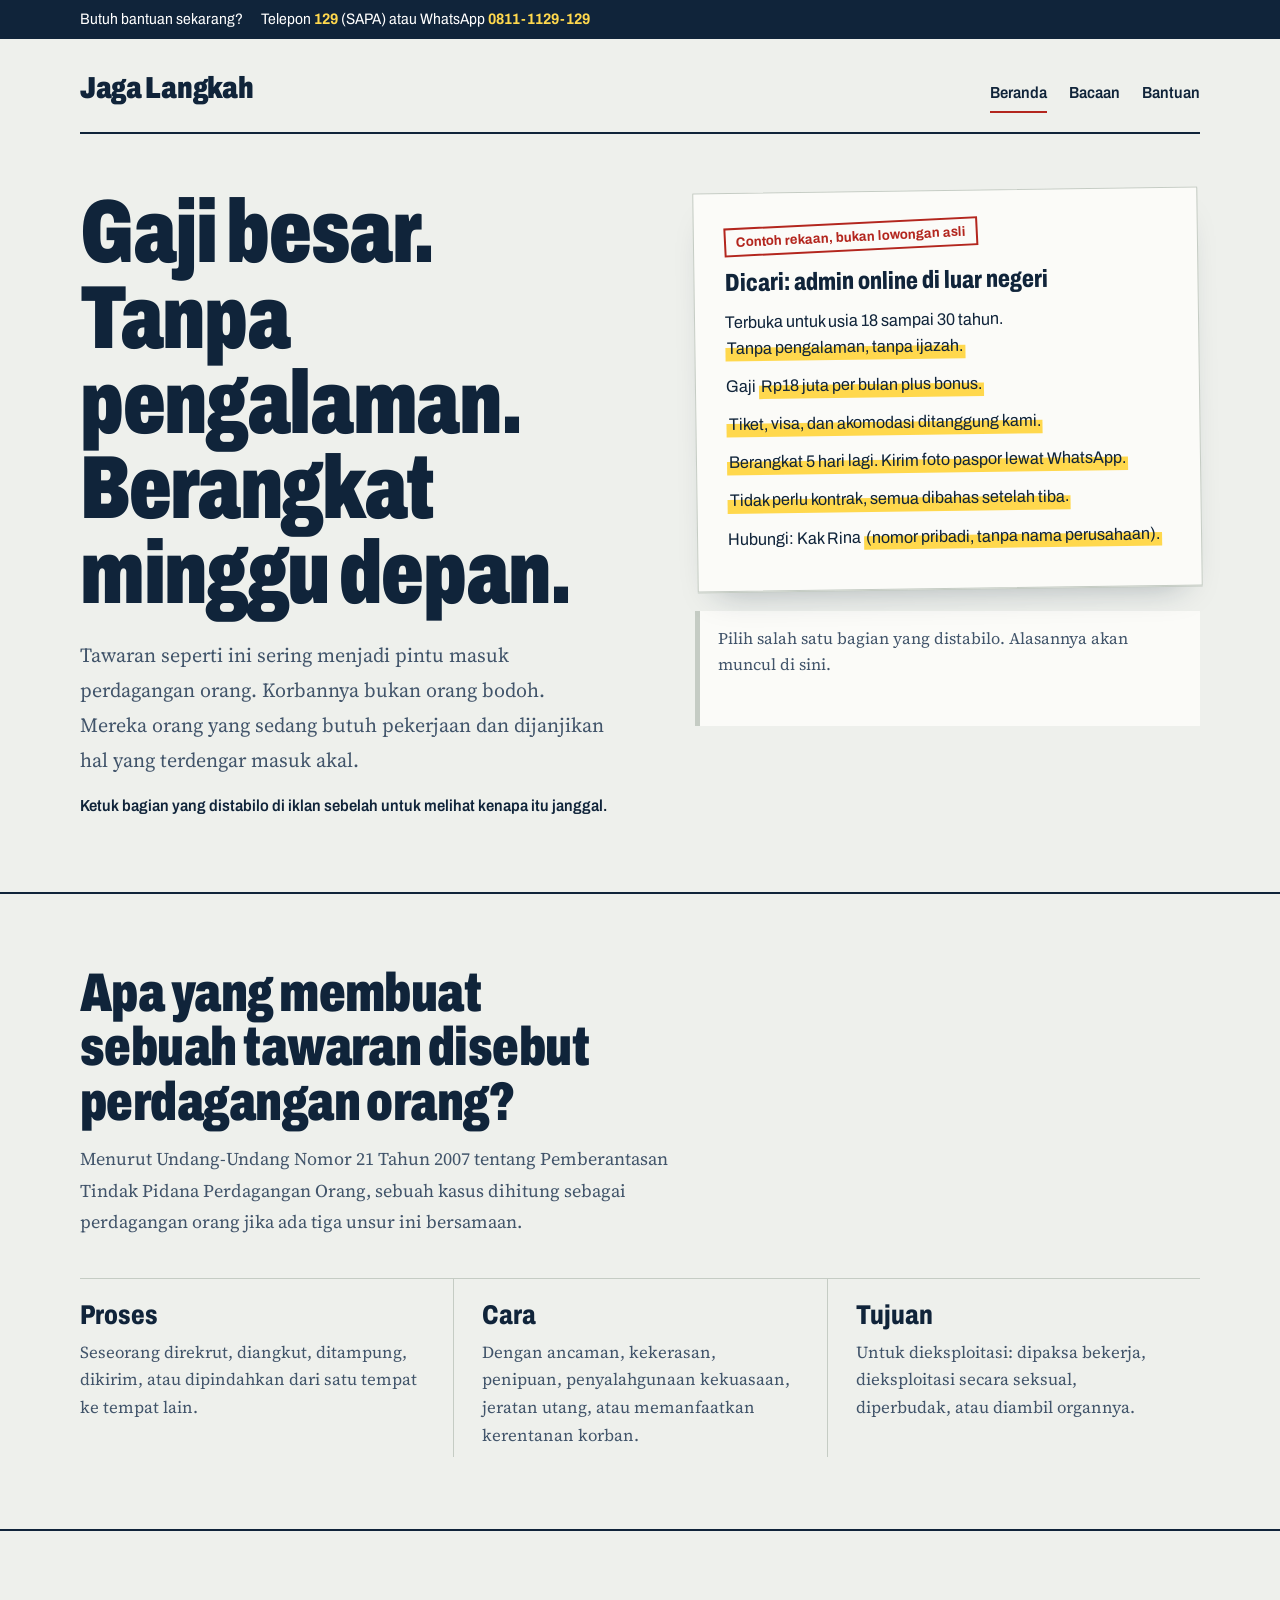
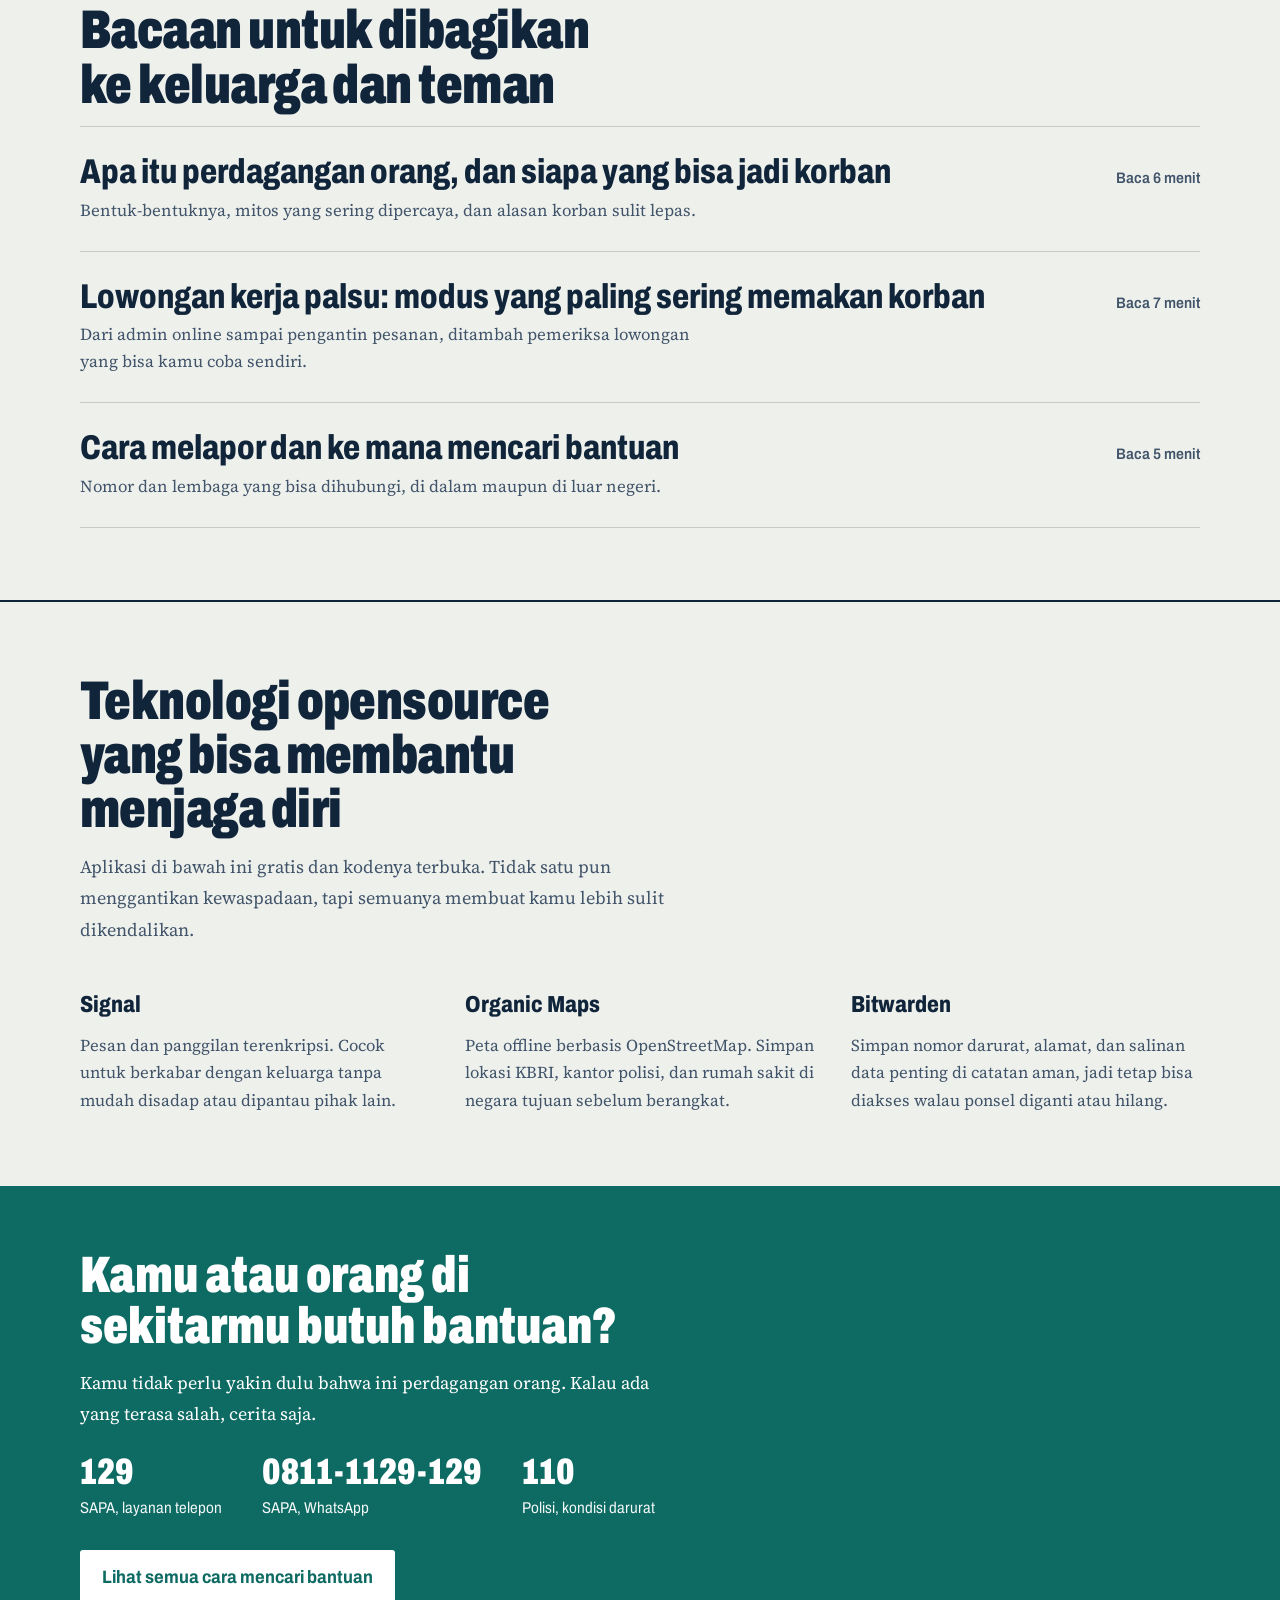
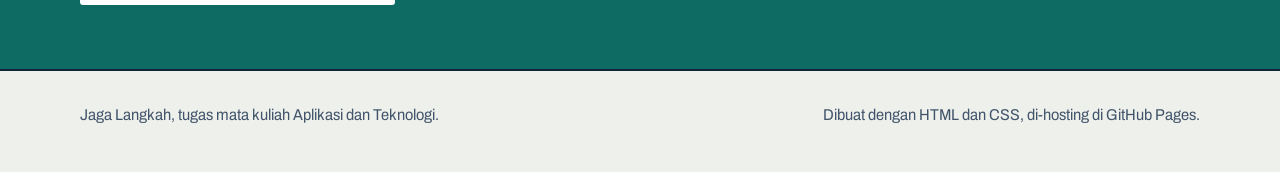
==== index.html @ 990e288c "Add files via upload" ====
<!DOCTYPE html>
<html lang="id">
<head>
  <meta charset="UTF-8">
  <meta name="viewport" content="width=device-width, initial-scale=1">
  <title>Jaga Langkah – Kenali dan Cegah Perdagangan Orang</title>
  <meta name="description" content="Blog edukasi perdagangan orang (human trafficking): cara mengenali tawaran kerja palsu, hak-hak korban, dan ke mana mencari bantuan.">
  <link rel="preconnect" href="https://fonts.googleapis.com">
  <link rel="preconnect" href="https://fonts.gstatic.com" crossorigin>
  <link href="https://fonts.googleapis.com/css2?family=Archivo:wdth,wght@62..125,500..900&family=Source+Serif+4:ital,opsz,wght@0,8..60,400..700;1,8..60,400&display=swap" rel="stylesheet">
  <link rel="stylesheet" href="style.css">
</head>
<body>
  <a class="skip" href="#isi">Langsung ke isi</a>

  <div class="helpbar">
    <div class="wrap">
      <span>Butuh bantuan sekarang?</span>
      <span>Telepon <a href="tel:129">129</a> (SAPA) atau WhatsApp <a href="https://wa.me/628111129129">0811-1129-129</a></span>
    </div>
  </div>

  <header class="masthead">
    <div class="wrap">
      <a class="brand" href="index.html">Jaga Langkah</a>
      <nav aria-label="Navigasi utama">
        <a href="index.html" aria-current="page">Beranda</a>
        <a href="#bacaan">Bacaan</a>
        <a href="artikel/cara-melapor-dan-mencari-bantuan.html">Bantuan</a>
      </nav>
    </div>
  </header>

  <main id="isi">
    <section class="hero">
      <div class="wrap hero-grid">
        <div>
          <h1>Gaji besar. Tanpa pengalaman. Berangkat minggu depan.</h1>
          <p class="lead">Tawaran seperti ini sering menjadi pintu masuk perdagangan orang. Korbannya bukan orang bodoh. Mereka orang yang sedang butuh pekerjaan dan dijanjikan hal yang terdengar masuk akal.</p>
          <p class="hint">Ketuk bagian yang distabilo di iklan sebelah untuk melihat kenapa itu janggal.</p>
        </div>

        <div class="sheet-wrap">
          <article class="sheet" aria-label="Contoh iklan lowongan kerja palsu">
            <span class="stamp">Contoh rekaan, bukan lowongan asli</span>
            <h2>Dicari: admin online di luar negeri</h2>
            <p>Terbuka untuk usia 18 sampai 30 tahun.
              <button class="flag" type="button" aria-pressed="false"
                data-title="Tanpa syarat apa pun"
                data-why="Pekerjaan sungguhan hampir selalu punya syarat keahlian atau pendidikan. Iklan yang menerima siapa saja biasanya mencari orang yang mudah dibujuk, bukan pekerja yang cocok.">Tanpa pengalaman, tanpa ijazah.</button></p>
            <p>Gaji
              <button class="flag" type="button" aria-pressed="false"
                data-title="Gaji tidak masuk akal"
                data-why="Penghasilan jauh di atas standar pekerjaan sejenis adalah umpan paling umum. Bandingkan dengan gaji posisi yang sama di tempat lain sebelum percaya.">Rp18 juta per bulan plus bonus.</button></p>
            <p>
              <button class="flag" type="button" aria-pressed="false"
                data-title="Fasilitas gratis yang berubah jadi utang"
                data-why="Tiket, visa, dan penginapan yang dibayari di awal sering kemudian dihitung sebagai utang. Pekerja dipaksa bekerja tanpa digaji penuh untuk melunasinya. Ini disebut jeratan utang.">Tiket, visa, dan akomodasi ditanggung kami.</button></p>
            <p>
              <button class="flag" type="button" aria-pressed="false"
                data-title="Dikejar waktu, dokumen lewat chat"
                data-why="Batas waktu yang pendek membuatmu tidak sempat bertanya ke keluarga atau memeriksa. Fotokopi paspor dan KTP yang dikirim lewat chat ke orang tak dikenal bisa disalahgunakan.">Berangkat 5 hari lagi. Kirim foto paspor lewat WhatsApp.</button></p>
            <p>
              <button class="flag" type="button" aria-pressed="false"
                data-title="Tidak ada kontrak tertulis"
                data-why="Pekerja migran berhak atas perjanjian kerja tertulis sebelum berangkat, yang memuat gaji, jam kerja, dan jenis pekerjaan. Tanpa itu, kamu tidak punya pegangan jika kenyataannya berbeda.">Tidak perlu kontrak, semua dibahas setelah tiba.</button></p>
            <p>Hubungi: Kak Rina
              <button class="flag" type="button" aria-pressed="false"
                data-title="Tidak jelas siapa yang merekrut"
                data-why="Tidak ada nama perusahaan, alamat kantor, atau nomor izin. Penempatan kerja ke luar negeri harus melalui perusahaan penempatan yang berizin, dan izinnya bisa kamu periksa.">(nomor pribadi, tanpa nama perusahaan).</button></p>
          </article>

          <p id="flag-note" class="note idle" aria-live="polite">Pilih salah satu bagian yang distabilo. Alasannya akan muncul di sini.</p>
        </div>
      </div>
    </section>

    <section class="band">
      <div class="wrap">
        <h2>Apa yang membuat sebuah tawaran disebut perdagangan orang?</h2>
        <p class="intro">Menurut Undang-Undang Nomor 21 Tahun 2007 tentang Pemberantasan Tindak Pidana Perdagangan Orang, sebuah kasus dihitung sebagai perdagangan orang jika ada tiga unsur ini bersamaan.</p>
        <dl class="elements">
          <div>
            <dt>Proses</dt>
            <dd>Seseorang direkrut, diangkut, ditampung, dikirim, atau dipindahkan dari satu tempat ke tempat lain.</dd>
          </div>
          <div>
            <dt>Cara</dt>
            <dd>Dengan ancaman, kekerasan, penipuan, penyalahgunaan kekuasaan, jeratan utang, atau memanfaatkan kerentanan korban.</dd>
          </div>
          <div>
            <dt>Tujuan</dt>
            <dd>Untuk dieksploitasi: dipaksa bekerja, dieksploitasi secara seksual, diperbudak, atau diambil organnya.</dd>
          </div>
        </dl>
      </div>
    </section>

    <section class="band" id="bacaan">
      <div class="wrap">
        <h2>Bacaan untuk dibagikan ke keluarga dan teman</h2>
        <ul class="reads">
          <li>
            <a href="artikel/apa-itu-tppo.html">
              <h3>Apa itu perdagangan orang, dan siapa yang bisa jadi korban</h3>
              <span class="time">Baca 6 menit</span>
              <p>Bentuk-bentuknya, mitos yang sering dipercaya, dan alasan korban sulit lepas.</p>
            </a>
          </li>
          <li>
            <a href="artikel/modus-lowongan-kerja-palsu.html">
              <h3>Lowongan kerja palsu: modus yang paling sering memakan korban</h3>
              <span class="time">Baca 7 menit</span>
              <p>Dari admin online sampai pengantin pesanan, ditambah pemeriksa lowongan yang bisa kamu coba sendiri.</p>
            </a>
          </li>
          <li>
            <a href="artikel/cara-melapor-dan-mencari-bantuan.html">
              <h3>Cara melapor dan ke mana mencari bantuan</h3>
              <span class="time">Baca 5 menit</span>
              <p>Nomor dan lembaga yang bisa dihubungi, di dalam maupun di luar negeri.</p>
            </a>
          </li>
        </ul>
      </div>
    </section>

    <section class="band">
      <div class="wrap">
        <h2>Teknologi opensource yang bisa membantu menjaga diri</h2>
        <p class="intro">Aplikasi di bawah ini gratis dan kodenya terbuka. Tidak satu pun menggantikan kewaspadaan, tapi semuanya membuat kamu lebih sulit dikendalikan.</p>
        <div class="tech">
          <div>
            <h3>Signal</h3>
            <p>Pesan dan panggilan terenkripsi. Cocok untuk berkabar dengan keluarga tanpa mudah disadap atau dipantau pihak lain.</p>
          </div>
          <div>
            <h3>Organic Maps</h3>
            <p>Peta offline berbasis OpenStreetMap. Simpan lokasi KBRI, kantor polisi, dan rumah sakit di negara tujuan sebelum berangkat.</p>
          </div>
          <div>
            <h3>Bitwarden</h3>
            <p>Simpan nomor darurat, alamat, dan salinan data penting di catatan aman, jadi tetap bisa diakses walau ponsel diganti atau hilang.</p>
          </div>
        </div>
      </div>
    </section>

    <section class="help" aria-labelledby="help-title">
      <div class="wrap">
        <h2 id="help-title">Kamu atau orang di sekitarmu butuh bantuan?</h2>
        <p>Kamu tidak perlu yakin dulu bahwa ini perdagangan orang. Kalau ada yang terasa salah, cerita saja.</p>
        <div class="numbers">
          <div><b>129</b><span>SAPA, layanan telepon</span></div>
          <div><b>0811-1129-129</b><span>SAPA, WhatsApp</span></div>
          <div><b>110</b><span>Polisi, kondisi darurat</span></div>
        </div>
        <a class="btn" href="artikel/cara-melapor-dan-mencari-bantuan.html">Lihat semua cara mencari bantuan</a>
      </div>
    </section>
  </main>

  <footer class="site">
    <div class="wrap">
      <span>Jaga Langkah, tugas mata kuliah Aplikasi dan Teknologi.</span>
      <span>Dibuat dengan HTML dan CSS, di-hosting di GitHub Pages.</span>
    </div>
  </footer>

  <script src="script.js"></script>
</body>
</html>
---- style.css ----
/* Jaga Langkah – blog edukasi perdagangan orang */

:root {
  --paper: #eef0ec;
  --sheet: #fbfbf8;
  --ink: #10243a;
  --ink-soft: #41546a;
  --flag: #b3261e;
  --marker: #ffd84d;
  --safe: #0e6b63;
  --rule: #c5ccc4;
  --display: "Archivo", "Arial Narrow", "Helvetica Neue", Arial, sans-serif;
  --text: "Source Serif 4", Georgia, "Times New Roman", serif;
}

*, *::before, *::after { box-sizing: border-box; }

html { scroll-behavior: smooth; }

body {
  margin: 0;
  background: var(--paper);
  color: var(--ink);
  font-family: var(--text);
  font-size: 1.125rem;
  line-height: 1.75;
  -webkit-font-smoothing: antialiased;
}

a { color: var(--ink); text-decoration-thickness: 1px; text-underline-offset: 3px; }
a:hover { color: var(--flag); }

:focus-visible { outline: 3px solid var(--ink); outline-offset: 3px; border-radius: 2px; }

.skip {
  position: absolute; left: -999px; top: 8px;
  background: var(--ink); color: #fff; padding: 8px 14px; z-index: 20;
}
.skip:focus { left: 8px; }

.wrap { width: min(1120px, 100% - 40px); margin-inline: auto; }

/* ---------- Bilah bantuan & kepala ---------- */

.helpbar {
  background: var(--ink);
  color: #fff;
  font-family: var(--display);
  font-size: .95rem;
  font-stretch: 90%;
  line-height: 1.4;
}
.helpbar .wrap { padding: 9px 0; display: flex; flex-wrap: wrap; gap: 4px 18px; }
.helpbar a { color: var(--marker); text-decoration: none; font-weight: 700; }
.helpbar a:hover { color: #fff; }

.masthead .wrap {
  display: flex; align-items: baseline; justify-content: space-between;
  flex-wrap: wrap; gap: 8px 24px; padding: 22px 0 18px;
  border-bottom: 2px solid var(--ink);
}
.brand {
  font-family: var(--display);
  font-stretch: 75%;
  font-weight: 900;
  font-size: 1.9rem;
  letter-spacing: -.01em;
  text-decoration: none;
}
.masthead nav { display: flex; gap: 22px; font-family: var(--display); font-stretch: 90%; font-weight: 600; font-size: 1rem; }
.masthead nav a { text-decoration: none; padding: 4px 0; border-bottom: 2px solid transparent; }
.masthead nav a:hover, .masthead nav a[aria-current="page"] { border-color: var(--flag); color: var(--ink); }

/* ---------- Hero: iklan lowongan yang bisa diketuk ---------- */

.hero { padding: 56px 0 72px; }
.hero-grid { display: grid; grid-template-columns: minmax(0, 1.05fr) minmax(0, .95fr); gap: 56px; align-items: start; }

.hero h1 {
  margin: 0 0 22px;
  font-family: var(--display);
  font-stretch: 70%;
  font-weight: 900;
  font-size: clamp(2.9rem, 7.4vw, 5.6rem);
  line-height: .95;
  letter-spacing: -.015em;
}
.hero .lead { max-width: 33rem; margin: 0 0 14px; font-size: 1.25rem; color: var(--ink-soft); }
.hero .hint { font-family: var(--display); font-stretch: 90%; font-weight: 600; font-size: 1rem; margin: 0; color: var(--ink); }

.sheet-wrap { position: relative; }
.sheet {
  background: var(--sheet);
  border: 1px solid var(--rule);
  box-shadow: 0 1px 0 var(--rule), 0 18px 34px -20px rgba(16, 36, 58, .35);
  padding: 30px 30px 26px;
  transform: rotate(-.8deg);
  font-family: var(--display);
  font-stretch: 95%;
  line-height: 1.55;
}
.sheet h2 { margin: 0 0 14px; font-size: 1.55rem; font-stretch: 75%; font-weight: 800; line-height: 1.1; }
.sheet p { margin: 0 0 12px; font-size: 1.05rem; }
.sheet .stamp {
  display: inline-block;
  border: 2px solid var(--flag);
  color: var(--flag);
  font-weight: 700;
  font-size: .85rem;
  padding: 2px 10px;
  margin-bottom: 16px;
  transform: rotate(-2deg);
}

.flag {
  font: inherit;
  color: inherit;
  text-align: left;
  cursor: pointer;
  border: 0;
  padding: 0 2px;
  background-color: transparent;
  background-image: linear-gradient(var(--marker), var(--marker));
  background-repeat: no-repeat;
  background-position: 0 92%;
  background-size: 100% 52%;
  transition: background-size .18s ease;
}
.flag:hover { background-size: 100% 100%; }
.flag[aria-pressed="true"] { background-size: 100% 100%; outline: 2px solid var(--flag); outline-offset: 1px; }

/* Satu gerakan terarah: stabilo menyapu tanda bahaya satu per satu saat halaman dibuka */
html.js .flag { background-size: 0% 52%; }
html.js.swept .flag { background-size: 100% 52%; transition: background-size .55s ease calc(var(--i, 0) * .35s + .5s); }
html.js.swept .flag:hover, html.js.swept .flag[aria-pressed="true"] { background-size: 100% 100%; transition-duration: .18s; transition-delay: 0s; }

.note {
  margin: 22px 0 0;
  padding: 14px 18px;
  border-left: 5px solid var(--flag);
  background: var(--sheet);
  font-size: 1.02rem;
  line-height: 1.6;
  min-height: 7.2rem;
}
.note strong { font-family: var(--display); font-stretch: 90%; display: block; margin-bottom: 2px; color: var(--flag); }
.note.idle { border-left-color: var(--rule); color: var(--ink-soft); }

/* ---------- Bagian umum ---------- */

.band { padding: 72px 0; border-top: 2px solid var(--ink); }
.band h2 {
  margin: 0 0 14px;
  font-family: var(--display);
  font-stretch: 72%;
  font-weight: 900;
  font-size: clamp(2.1rem, 4.6vw, 3.4rem);
  line-height: 1;
  letter-spacing: -.01em;
  max-width: 20ch;
}
.band .intro { max-width: 38rem; color: var(--ink-soft); margin: 0 0 40px; }

.elements { display: grid; grid-template-columns: repeat(3, 1fr); gap: 0; margin: 0; border-top: 1px solid var(--rule); }
.elements > div { padding: 22px 28px 8px 0; }
.elements > div + div { padding-left: 28px; border-left: 1px solid var(--rule); }
.elements dt { font-family: var(--display); font-stretch: 78%; font-weight: 800; font-size: 1.7rem; line-height: 1.1; margin-bottom: 8px; }
.elements dd { margin: 0; font-size: 1.05rem; line-height: 1.65; color: var(--ink-soft); }

/* Daftar bacaan: baris bersekat, bukan kartu */
.reads { list-style: none; margin: 0; padding: 0; border-top: 1px solid var(--rule); }
.reads li { border-bottom: 1px solid var(--rule); }
.reads a {
  display: grid; grid-template-columns: minmax(0, 1fr) auto; gap: 6px 32px;
  padding: 26px 0; text-decoration: none; align-items: baseline;
}
.reads h3 { margin: 0; font-family: var(--display); font-stretch: 78%; font-weight: 800; font-size: clamp(1.5rem, 3vw, 2.15rem); line-height: 1.12; }
.reads p { grid-column: 1; margin: 0; max-width: 40rem; color: var(--ink-soft); font-size: 1.05rem; line-height: 1.6; }
.reads .time { grid-column: 2; grid-row: 1; font-family: var(--display); font-stretch: 90%; font-weight: 600; font-size: .95rem; color: var(--ink-soft); white-space: nowrap; }
.reads a:hover h3 { color: var(--flag); }
.reads a:hover { background: rgba(255, 255, 255, .5); }

.tech { display: grid; grid-template-columns: repeat(3, 1fr); gap: 36px; }
.tech h3 { margin: 0 0 6px; font-family: var(--display); font-stretch: 80%; font-weight: 800; font-size: 1.45rem; }
.tech p { margin: 0; font-size: 1.04rem; line-height: 1.65; color: var(--ink-soft); }

/* Blok bantuan */
.help { background: var(--safe); color: #fff; padding: 64px 0; }
.help h2 {
  margin: 0 0 14px; font-family: var(--display); font-stretch: 72%; font-weight: 900;
  font-size: clamp(2rem, 4.4vw, 3.2rem); line-height: 1; max-width: 22ch;
}
.help p { max-width: 38rem; margin: 0 0 24px; font-size: 1.12rem; }
.help .numbers { display: flex; flex-wrap: wrap; gap: 14px 40px; margin: 0 0 26px; }
.help .numbers div { font-family: var(--display); font-stretch: 85%; }
.help .numbers b { display: block; font-size: 2.3rem; font-weight: 900; line-height: 1.05; font-stretch: 72%; }
.help .numbers span { font-size: .98rem; opacity: .95; }
.help a.btn {
  display: inline-block; background: #fff; color: var(--safe); font-family: var(--display); font-stretch: 90%;
  font-weight: 700; padding: 12px 22px; text-decoration: none; border-radius: 3px;
}
.help a.btn:hover { background: var(--marker); color: var(--ink); }
.help :focus-visible { outline-color: #fff; }

/* ---------- Halaman artikel ---------- */

.post-head { padding: 52px 0 28px; }
.post-head .wrap { max-width: 820px; }
.post-head h1 {
  margin: 0 0 16px; font-family: var(--display); font-stretch: 70%; font-weight: 900;
  font-size: clamp(2.5rem, 6vw, 4.4rem); line-height: .98; letter-spacing: -.012em;
}
.post-head .by { margin: 0; font-family: var(--display); font-stretch: 90%; font-weight: 600; font-size: .98rem; color: var(--ink-soft); }
.post-head .by span + span { margin-left: 18px; }

.prose { width: min(820px, 100% - 40px); margin: 0 auto; padding: 8px 0 72px; }
.prose p, .prose ul, .prose ol { max-width: 38rem; }
.prose p { margin: 0 0 1.15em; }
.prose h2 {
  margin: 2.2em 0 .5em; font-family: var(--display); font-stretch: 76%; font-weight: 800;
  font-size: clamp(1.8rem, 3.6vw, 2.5rem); line-height: 1.08;
}
.prose h3 { margin: 1.6em 0 .3em; font-family: var(--display); font-stretch: 85%; font-weight: 700; font-size: 1.28rem; }
.prose li { margin-bottom: .45em; }
.prose strong { font-weight: 700; }

.prose .pull {
  max-width: none;
  margin: 2em 0;
  padding: 6px 0 6px 22px;
  border-left: 6px solid var(--flag);
  font-family: var(--display);
  font-stretch: 78%;
  font-weight: 800;
  font-size: clamp(1.6rem, 3.4vw, 2.3rem);
  line-height: 1.15;
}

.prose .aside { max-width: none; background: var(--sheet); border: 1px solid var(--rule); border-left: 5px solid var(--safe); padding: 16px 22px; margin: 1.8em 0; }
.prose .aside p:last-child { margin-bottom: 0; }
.prose .aside.alert { border-left-color: var(--flag); }

.prose table { width: 100%; border-collapse: collapse; margin: 1.4em 0; font-size: 1rem; line-height: 1.55; }
.prose th, .prose td { text-align: left; vertical-align: top; padding: 12px 14px 12px 0; border-bottom: 1px solid var(--rule); }
.prose th { font-family: var(--display); font-stretch: 90%; font-weight: 700; border-bottom: 2px solid var(--ink); }

.qa { max-width: none; border-top: 1px solid var(--rule); margin: 1.4em 0; }
.qa > div { padding: 18px 0; border-bottom: 1px solid var(--rule); display: grid; grid-template-columns: 1fr 1.3fr; gap: 8px 28px; }
.qa dt { font-family: var(--display); font-stretch: 85%; font-weight: 700; font-size: 1.1rem; color: var(--flag); }
.qa dd { margin: 0; }

/* Cek lowongan */
.checker { max-width: none; background: var(--sheet); border: 1px solid var(--rule); padding: 26px; margin: 1.8em 0; }
.checker fieldset { border: 0; margin: 0; padding: 0; }
.checker legend { padding: 0; margin-bottom: 8px; font-family: var(--display); font-stretch: 78%; font-weight: 800; font-size: 1.6rem; }
.checker label { display: flex; gap: 12px; align-items: flex-start; padding: 10px 0; border-top: 1px solid var(--rule); cursor: pointer; font-size: 1.05rem; line-height: 1.5; }
.checker input { margin-top: 5px; width: 20px; height: 20px; accent-color: var(--flag); flex: none; }
.checker .result {
  margin-top: 16px; padding: 14px 18px; border-left: 6px solid var(--rule); background: var(--paper);
  font-family: var(--display); font-stretch: 92%; font-size: 1.05rem; line-height: 1.5;
}
.checker .result b { display: block; font-size: 1.3rem; font-stretch: 78%; font-weight: 800; }
.checker .result.low { border-color: var(--safe); }
.checker .result.mid { border-color: var(--marker); }
.checker .result.high { border-color: var(--flag); }

.pager { display: flex; justify-content: space-between; gap: 16px; flex-wrap: wrap; margin-top: 3em; padding-top: 22px; border-top: 2px solid var(--ink); font-family: var(--display); font-stretch: 90%; font-weight: 600; }

footer.site { border-top: 2px solid var(--ink); padding: 30px 0 44px; font-family: var(--display); font-stretch: 92%; font-size: .98rem; color: var(--ink-soft); }
footer.site .wrap { display: flex; flex-wrap: wrap; justify-content: space-between; gap: 8px 32px; }

/* ---------- Responsif ---------- */

@media (max-width: 900px) {
  .hero-grid { grid-template-columns: 1fr; gap: 40px; }
  .sheet { transform: none; }
  .elements, .tech { grid-template-columns: 1fr; }
  .elements > div, .elements > div + div { padding: 20px 0; border-left: 0; border-bottom: 1px solid var(--rule); }
  .tech { gap: 28px; }
  .qa > div { grid-template-columns: 1fr; }
}

@media (max-width: 560px) {
  body { font-size: 1.06rem; }
  .hero { padding-top: 36px; }
  .band { padding: 52px 0; }
  .reads a { grid-template-columns: 1fr; }
  .reads .time { grid-column: 1; grid-row: auto; }
  .sheet { padding: 22px 18px; }
  .checker { padding: 18px; }
  .masthead nav { gap: 16px; }
}

@media (prefers-reduced-motion: reduce) {
  html { scroll-behavior: auto; }
  html.js .flag, html.js.swept .flag { background-size: 100% 52%; transition: none; }
}
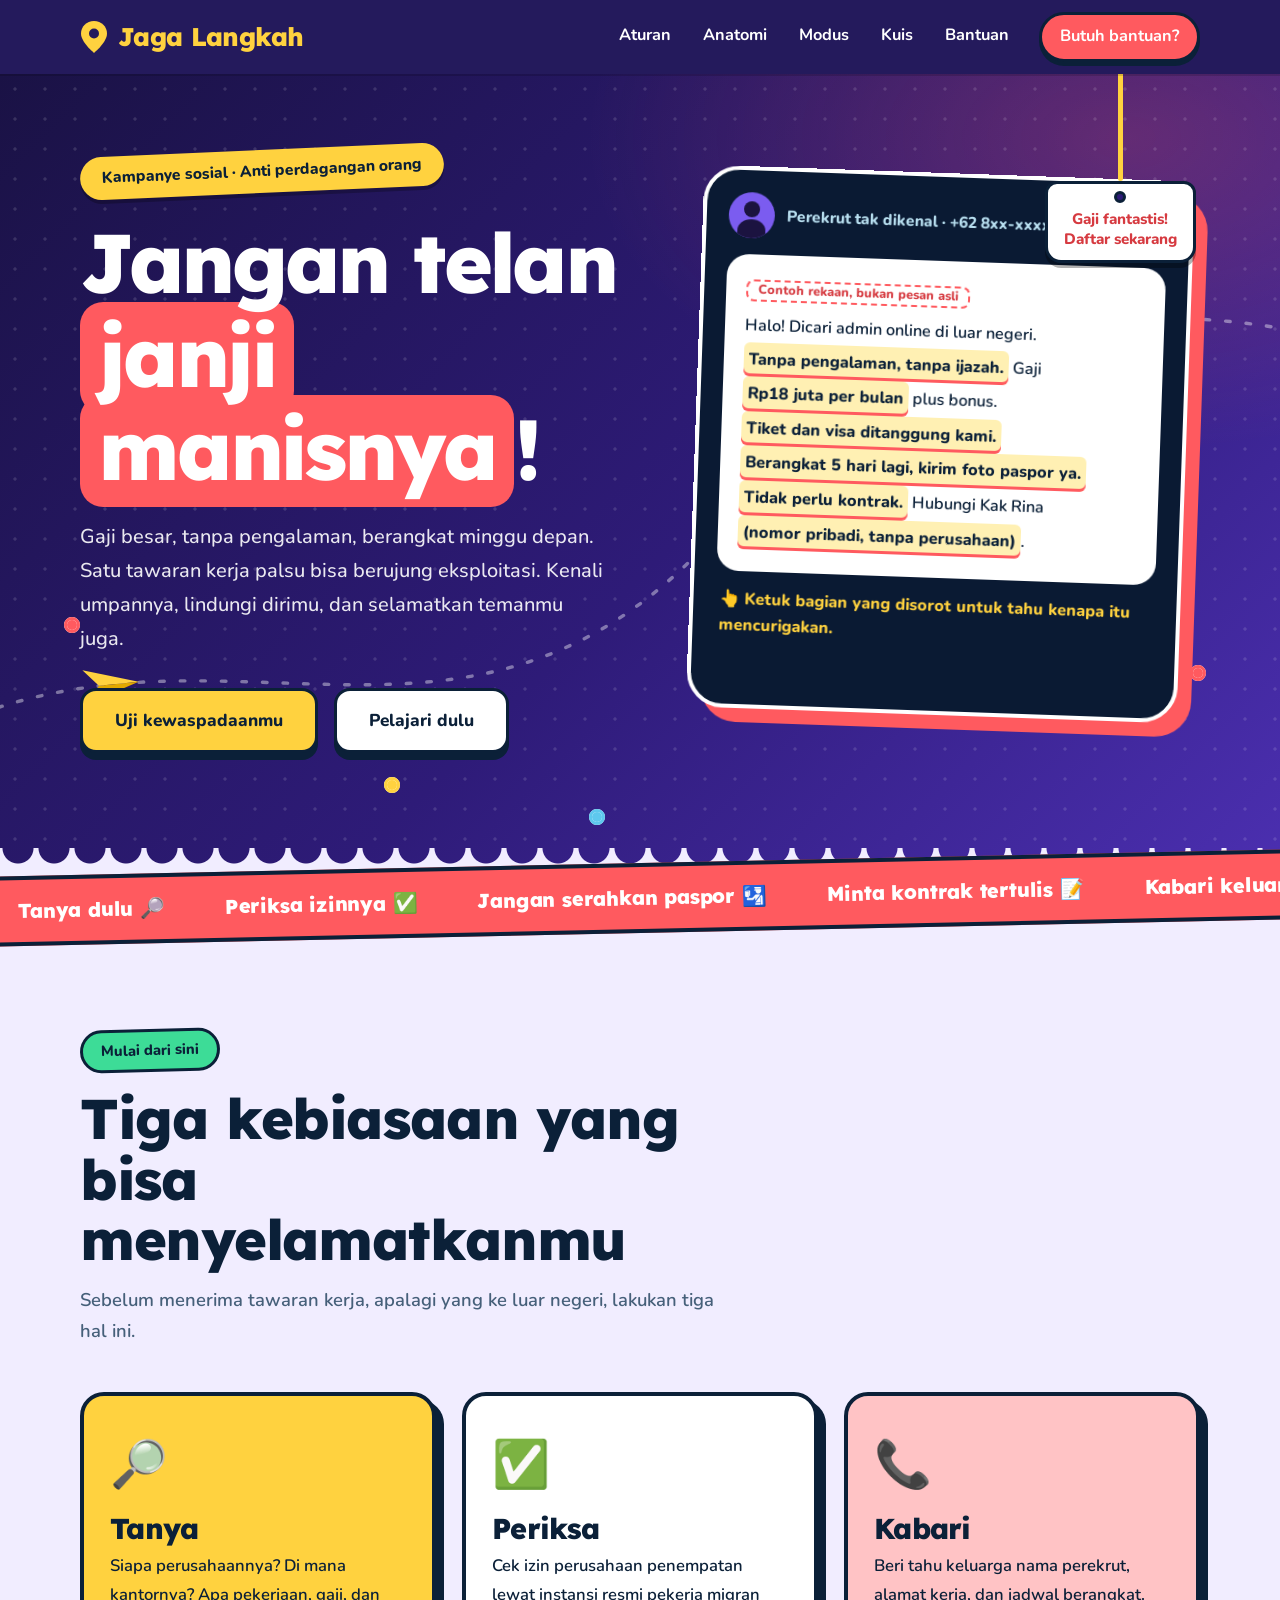
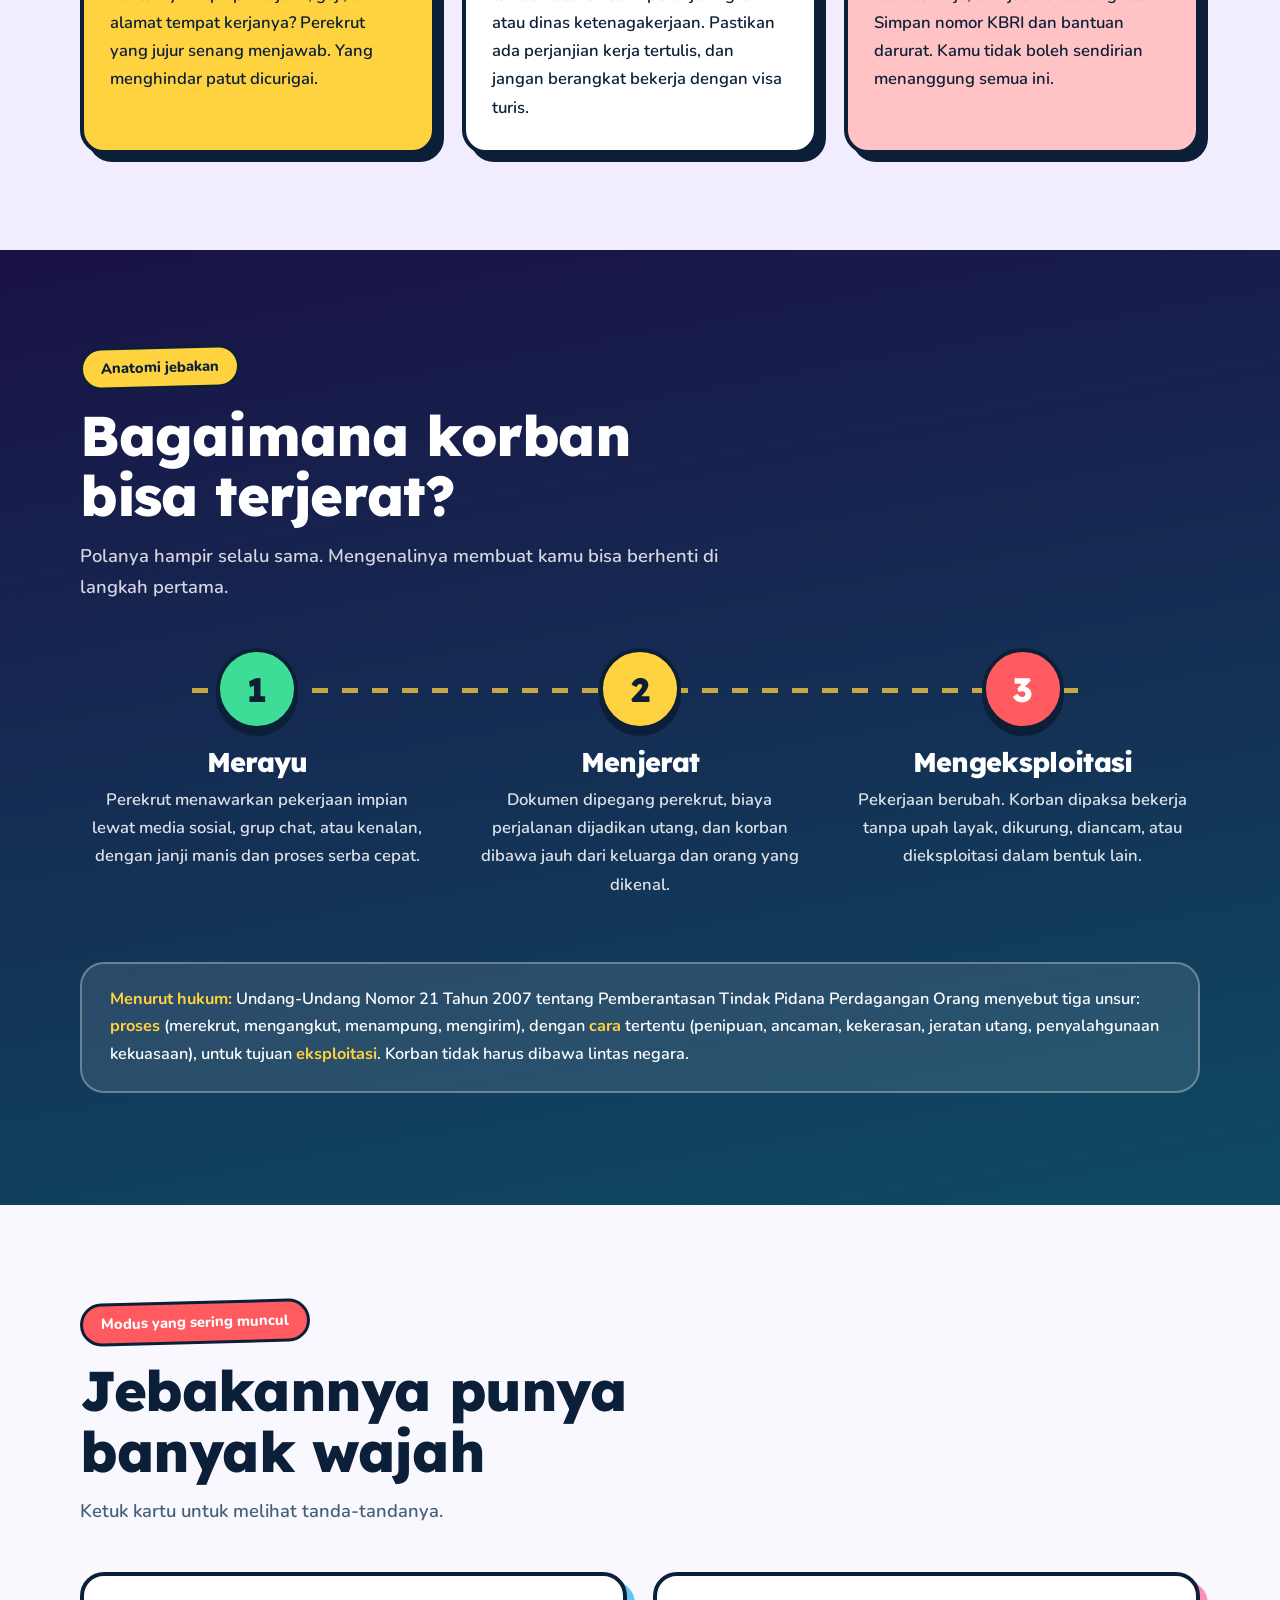
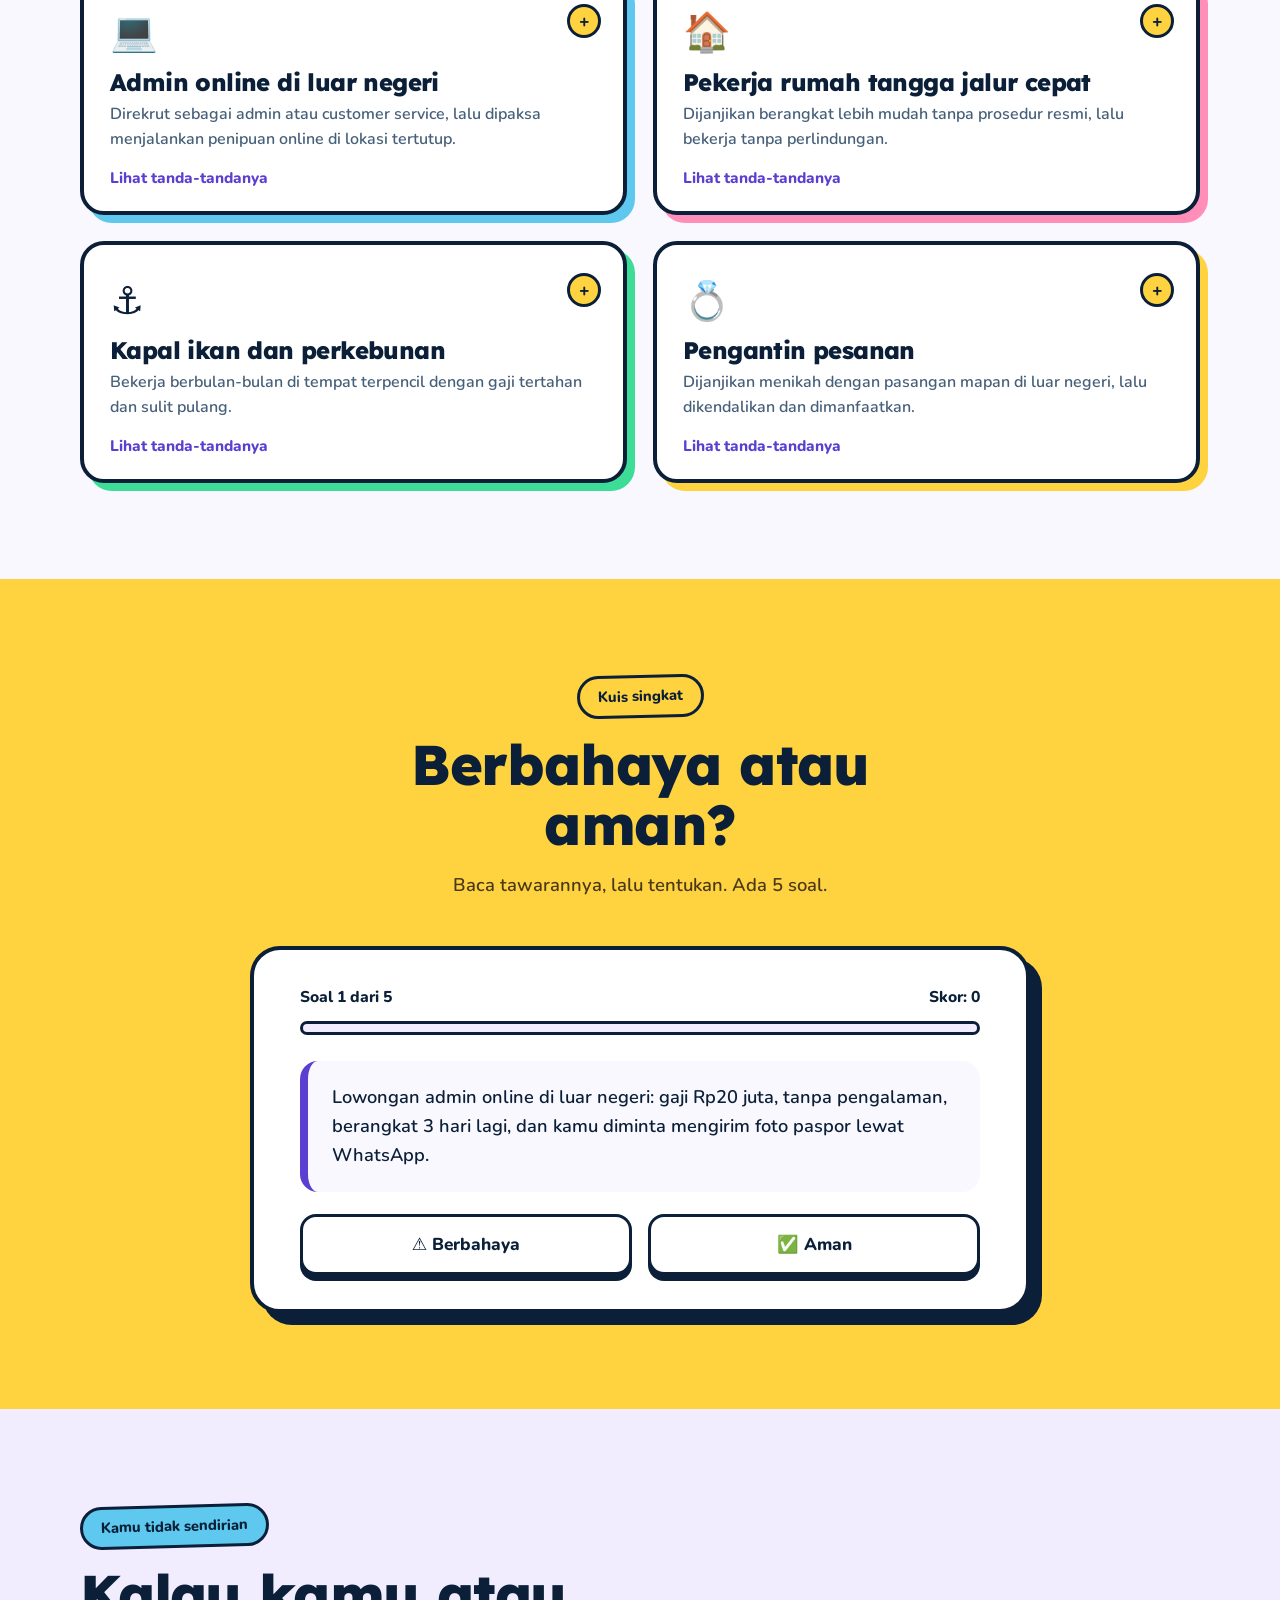
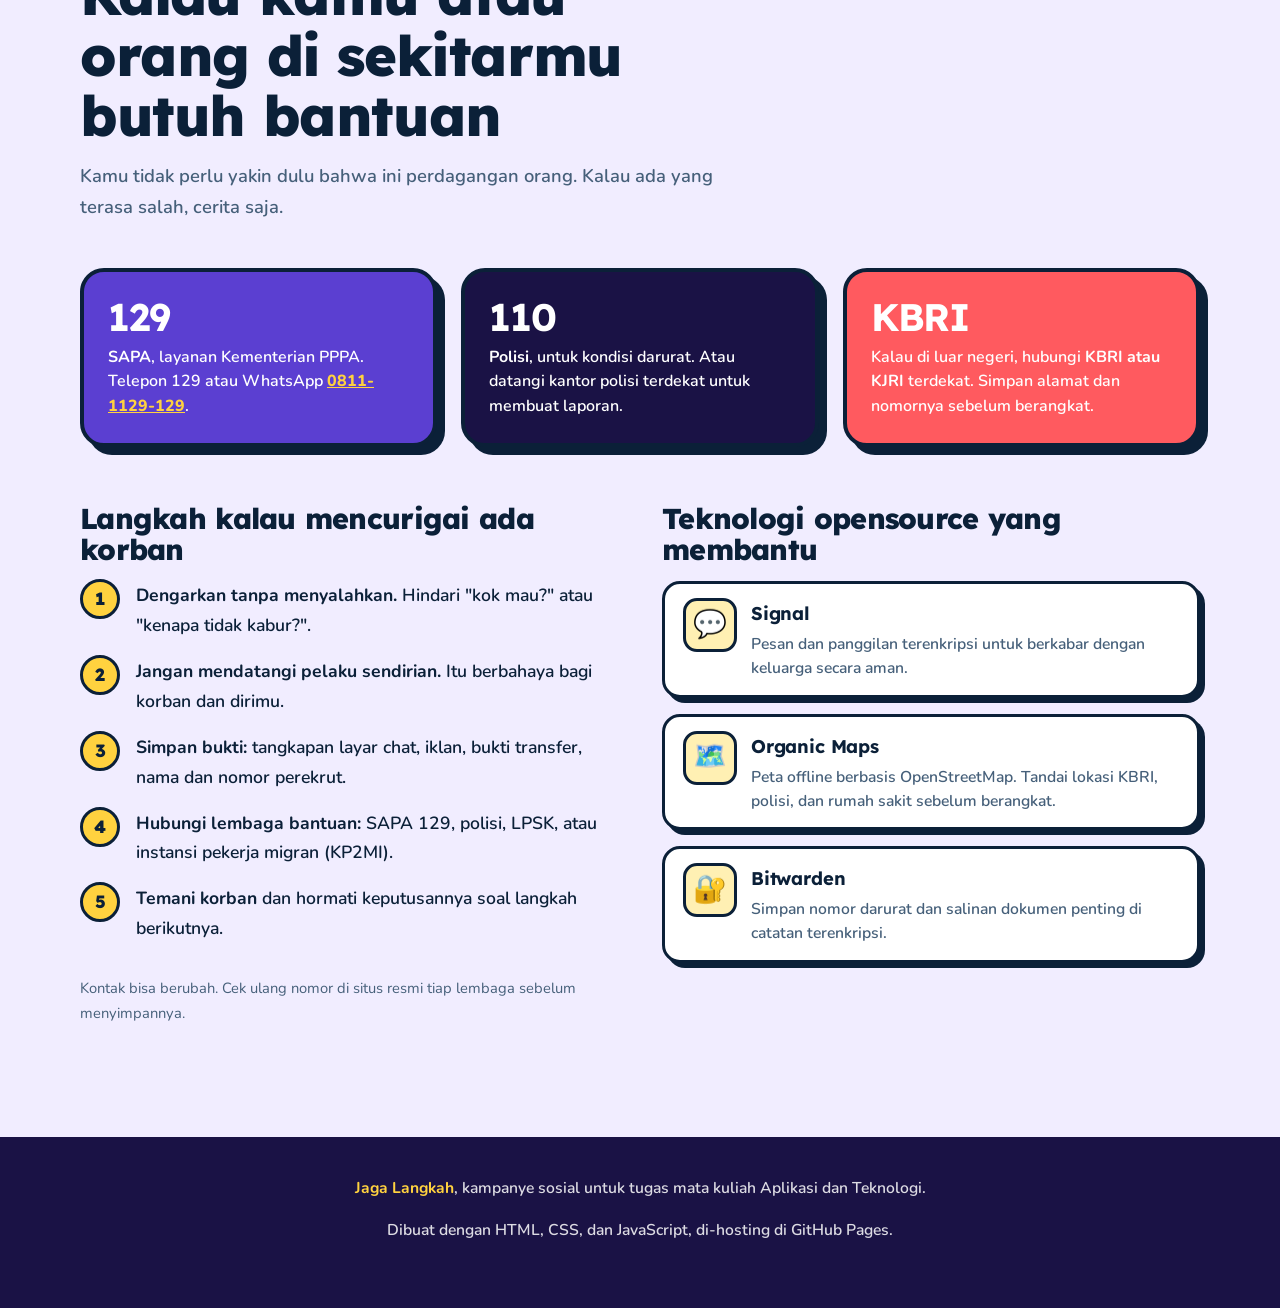
==== commit de0d427c: "Add files via upload" ====
--- a/index.html
+++ b/index.html
@@ -3,167 +3,294 @@
 <head>
   <meta charset="UTF-8">
   <meta name="viewport" content="width=device-width, initial-scale=1">
-  <title>Jaga Langkah – Kenali dan Cegah Perdagangan Orang</title>
-  <meta name="description" content="Blog edukasi perdagangan orang (human trafficking): cara mengenali tawaran kerja palsu, hak-hak korban, dan ke mana mencari bantuan.">
+  <title>Jaga Langkah – Kampanye Sosial Anti Perdagangan Orang</title>
+  <meta name="description" content="Kampanye edukasi perdagangan orang: kenali lowongan kerja palsu, uji kewaspadaanmu lewat kuis, dan ketahui ke mana mencari bantuan.">
   <link rel="preconnect" href="https://fonts.googleapis.com">
   <link rel="preconnect" href="https://fonts.gstatic.com" crossorigin>
-  <link href="https://fonts.googleapis.com/css2?family=Archivo:wdth,wght@62..125,500..900&family=Source+Serif+4:ital,opsz,wght@0,8..60,400..700;1,8..60,400&display=swap" rel="stylesheet">
+  <link href="https://fonts.googleapis.com/css2?family=Lexend:wght@500..800&family=Nunito:wght@400..800&display=swap" rel="stylesheet">
   <link rel="stylesheet" href="style.css">
 </head>
 <body>
-  <a class="skip" href="#isi">Langsung ke isi</a>
-
-  <div class="helpbar">
+  <a class="skip" href="#hero">Langsung ke isi</a>
+  <div class="progress" id="progress" aria-hidden="true"></div>
+
+  <header class="top">
     <div class="wrap">
-      <span>Butuh bantuan sekarang?</span>
-      <span>Telepon <a href="tel:129">129</a> (SAPA) atau WhatsApp <a href="https://wa.me/628111129129">0811-1129-129</a></span>
-    </div>
-  </div>
-
-  <header class="masthead">
-    <div class="wrap">
-      <a class="brand" href="index.html">Jaga Langkah</a>
+      <a class="logo" href="#hero">
+        <svg viewBox="0 0 28 32" aria-hidden="true"><path d="M14 0C6.5 0 1 5.6 1 12.6 1 21.5 14 32 14 32S27 21.5 27 12.6C27 5.6 21.5 0 14 0Z" fill="#ffd23f"/><circle cx="14" cy="12.5" r="5" fill="#241a5c"/></svg>
+        Jaga Langkah
+      </a>
       <nav aria-label="Navigasi utama">
-        <a href="index.html" aria-current="page">Beranda</a>
-        <a href="#bacaan">Bacaan</a>
-        <a href="artikel/cara-melapor-dan-mencari-bantuan.html">Bantuan</a>
+        <a href="#aturan">Aturan</a>
+        <a href="#anatomi">Anatomi</a>
+        <a href="#modus">Modus</a>
+        <a href="#kuis">Kuis</a>
+        <a href="#bantuan">Bantuan</a>
+        <a class="sos" href="#bantuan">Butuh bantuan?</a>
       </nav>
     </div>
   </header>
 
-  <main id="isi">
-    <section class="hero">
+  <main>
+    <!-- HERO -->
+    <section class="hero" id="hero">
+      <!-- pin lokasi -->
+      <span class="pin" style="--x:5%;--y:68%;--c:#ff5a5f;--dl:0s"></span>
+      <span class="pin" style="--x:30%;--y:88%;--c:#ffd23f;--dl:.9s"></span>
+      <span class="pin" style="--x:57%;--y:12%;--c:#3dd69a;--dl:1.8s"></span>
+      <span class="pin" style="--x:93%;--y:74%;--c:#ff5a5f;--dl:.5s"></span>
+      <span class="pin" style="--x:46%;--y:92%;--c:#5ec8ee;--dl:2.2s"></span>
+
+      <!-- jalur penerbangan -->
+      <svg class="route" viewBox="0 0 1200 700" preserveAspectRatio="xMidYMid slice" aria-hidden="true">
+        <path id="flightpath" class="line" d="M -60 600 C 200 440 420 640 640 430 S 1000 170 1280 250"/>
+        <g class="plane">
+          <path d="M26 0 L-22 -15 L-9 0 Z" fill="#ffd23f"/>
+          <path d="M26 0 L-9 0 L-22 15 Z" fill="#e0a800"/>
+          <animateMotion dur="15s" repeatCount="indefinite" rotate="auto"><mpath href="#flightpath"/></animateMotion>
+        </g>
+      </svg>
+
       <div class="wrap hero-grid">
         <div>
-          <h1>Gaji besar. Tanpa pengalaman. Berangkat minggu depan.</h1>
-          <p class="lead">Tawaran seperti ini sering menjadi pintu masuk perdagangan orang. Korbannya bukan orang bodoh. Mereka orang yang sedang butuh pekerjaan dan dijanjikan hal yang terdengar masuk akal.</p>
-          <p class="hint">Ketuk bagian yang distabilo di iklan sebelah untuk melihat kenapa itu janggal.</p>
-        </div>
-
-        <div class="sheet-wrap">
-          <article class="sheet" aria-label="Contoh iklan lowongan kerja palsu">
-            <span class="stamp">Contoh rekaan, bukan lowongan asli</span>
-            <h2>Dicari: admin online di luar negeri</h2>
-            <p>Terbuka untuk usia 18 sampai 30 tahun.
-              <button class="flag" type="button" aria-pressed="false"
-                data-title="Tanpa syarat apa pun"
-                data-why="Pekerjaan sungguhan hampir selalu punya syarat keahlian atau pendidikan. Iklan yang menerima siapa saja biasanya mencari orang yang mudah dibujuk, bukan pekerja yang cocok.">Tanpa pengalaman, tanpa ijazah.</button></p>
-            <p>Gaji
-              <button class="flag" type="button" aria-pressed="false"
-                data-title="Gaji tidak masuk akal"
-                data-why="Penghasilan jauh di atas standar pekerjaan sejenis adalah umpan paling umum. Bandingkan dengan gaji posisi yang sama di tempat lain sebelum percaya.">Rp18 juta per bulan plus bonus.</button></p>
-            <p>
-              <button class="flag" type="button" aria-pressed="false"
-                data-title="Fasilitas gratis yang berubah jadi utang"
-                data-why="Tiket, visa, dan penginapan yang dibayari di awal sering kemudian dihitung sebagai utang. Pekerja dipaksa bekerja tanpa digaji penuh untuk melunasinya. Ini disebut jeratan utang.">Tiket, visa, dan akomodasi ditanggung kami.</button></p>
-            <p>
-              <button class="flag" type="button" aria-pressed="false"
-                data-title="Dikejar waktu, dokumen lewat chat"
-                data-why="Batas waktu yang pendek membuatmu tidak sempat bertanya ke keluarga atau memeriksa. Fotokopi paspor dan KTP yang dikirim lewat chat ke orang tak dikenal bisa disalahgunakan.">Berangkat 5 hari lagi. Kirim foto paspor lewat WhatsApp.</button></p>
-            <p>
-              <button class="flag" type="button" aria-pressed="false"
-                data-title="Tidak ada kontrak tertulis"
-                data-why="Pekerja migran berhak atas perjanjian kerja tertulis sebelum berangkat, yang memuat gaji, jam kerja, dan jenis pekerjaan. Tanpa itu, kamu tidak punya pegangan jika kenyataannya berbeda.">Tidak perlu kontrak, semua dibahas setelah tiba.</button></p>
-            <p>Hubungi: Kak Rina
-              <button class="flag" type="button" aria-pressed="false"
-                data-title="Tidak jelas siapa yang merekrut"
-                data-why="Tidak ada nama perusahaan, alamat kantor, atau nomor izin. Penempatan kerja ke luar negeri harus melalui perusahaan penempatan yang berizin, dan izinnya bisa kamu periksa.">(nomor pribadi, tanpa nama perusahaan).</button></p>
-          </article>
-
-          <p id="flag-note" class="note idle" aria-live="polite">Pilih salah satu bagian yang distabilo. Alasannya akan muncul di sini.</p>
-        </div>
-      </div>
-    </section>
-
-    <section class="band">
-      <div class="wrap">
-        <h2>Apa yang membuat sebuah tawaran disebut perdagangan orang?</h2>
-        <p class="intro">Menurut Undang-Undang Nomor 21 Tahun 2007 tentang Pemberantasan Tindak Pidana Perdagangan Orang, sebuah kasus dihitung sebagai perdagangan orang jika ada tiga unsur ini bersamaan.</p>
-        <dl class="elements">
-          <div>
-            <dt>Proses</dt>
-            <dd>Seseorang direkrut, diangkut, ditampung, dikirim, atau dipindahkan dari satu tempat ke tempat lain.</dd>
-          </div>
-          <div>
-            <dt>Cara</dt>
-            <dd>Dengan ancaman, kekerasan, penipuan, penyalahgunaan kekuasaan, jeratan utang, atau memanfaatkan kerentanan korban.</dd>
-          </div>
-          <div>
-            <dt>Tujuan</dt>
-            <dd>Untuk dieksploitasi: dipaksa bekerja, dieksploitasi secara seksual, diperbudak, atau diambil organnya.</dd>
-          </div>
-        </dl>
-      </div>
-    </section>
-
-    <section class="band" id="bacaan">
-      <div class="wrap">
-        <h2>Bacaan untuk dibagikan ke keluarga dan teman</h2>
-        <ul class="reads">
-          <li>
-            <a href="artikel/apa-itu-tppo.html">
-              <h3>Apa itu perdagangan orang, dan siapa yang bisa jadi korban</h3>
-              <span class="time">Baca 6 menit</span>
-              <p>Bentuk-bentuknya, mitos yang sering dipercaya, dan alasan korban sulit lepas.</p>
-            </a>
-          </li>
-          <li>
-            <a href="artikel/modus-lowongan-kerja-palsu.html">
-              <h3>Lowongan kerja palsu: modus yang paling sering memakan korban</h3>
-              <span class="time">Baca 7 menit</span>
-              <p>Dari admin online sampai pengantin pesanan, ditambah pemeriksa lowongan yang bisa kamu coba sendiri.</p>
-            </a>
-          </li>
-          <li>
-            <a href="artikel/cara-melapor-dan-mencari-bantuan.html">
-              <h3>Cara melapor dan ke mana mencari bantuan</h3>
-              <span class="time">Baca 5 menit</span>
-              <p>Nomor dan lembaga yang bisa dihubungi, di dalam maupun di luar negeri.</p>
-            </a>
-          </li>
-        </ul>
-      </div>
-    </section>
-
-    <section class="band">
-      <div class="wrap">
-        <h2>Teknologi opensource yang bisa membantu menjaga diri</h2>
-        <p class="intro">Aplikasi di bawah ini gratis dan kodenya terbuka. Tidak satu pun menggantikan kewaspadaan, tapi semuanya membuat kamu lebih sulit dikendalikan.</p>
-        <div class="tech">
-          <div>
-            <h3>Signal</h3>
-            <p>Pesan dan panggilan terenkripsi. Cocok untuk berkabar dengan keluarga tanpa mudah disadap atau dipantau pihak lain.</p>
-          </div>
-          <div>
-            <h3>Organic Maps</h3>
-            <p>Peta offline berbasis OpenStreetMap. Simpan lokasi KBRI, kantor polisi, dan rumah sakit di negara tujuan sebelum berangkat.</p>
-          </div>
-          <div>
-            <h3>Bitwarden</h3>
-            <p>Simpan nomor darurat, alamat, dan salinan data penting di catatan aman, jadi tetap bisa diakses walau ponsel diganti atau hilang.</p>
-          </div>
-        </div>
-      </div>
-    </section>
-
-    <section class="help" aria-labelledby="help-title">
-      <div class="wrap">
-        <h2 id="help-title">Kamu atau orang di sekitarmu butuh bantuan?</h2>
-        <p>Kamu tidak perlu yakin dulu bahwa ini perdagangan orang. Kalau ada yang terasa salah, cerita saja.</p>
-        <div class="numbers">
-          <div><b>129</b><span>SAPA, layanan telepon</span></div>
-          <div><b>0811-1129-129</b><span>SAPA, WhatsApp</span></div>
-          <div><b>110</b><span>Polisi, kondisi darurat</span></div>
-        </div>
-        <a class="btn" href="artikel/cara-melapor-dan-mencari-bantuan.html">Lihat semua cara mencari bantuan</a>
+          <span class="kicker">Kampanye sosial · Anti perdagangan orang</span>
+          <h1>
+            <span class="w" style="--d:0">Jangan</span>
+            <span class="w" style="--d:1">telan</span><br>
+            <span class="box"><span class="w" style="--d:2">janji</span> <span class="w" style="--d:3">manisnya</span></span><span class="w" style="--d:4">!</span>
+          </h1>
+          <p class="lead">Gaji besar, tanpa pengalaman, berangkat minggu depan. Satu tawaran kerja palsu bisa berujung eksploitasi. Kenali umpannya, lindungi dirimu, dan selamatkan temanmu juga.</p>
+          <div class="btns">
+            <a class="btn primary" href="#kuis">Uji kewaspadaanmu</a>
+            <a class="btn ghost" href="#aturan">Pelajari dulu</a>
+          </div>
+        </div>
+
+        <div class="demo">
+          <div class="lugtag" aria-hidden="true"><span class="string"></span><span class="tagbody">Gaji fantastis!<br>Daftar sekarang</span></div>
+          <div class="phone" aria-label="Contoh pesan lowongan kerja palsu">
+            <div class="phone-head"><span class="avatar" aria-hidden="true"></span><span>Perekrut tak dikenal · +62 8xx-xxxx</span></div>
+            <div class="msg">
+              <span class="stamp">Contoh rekaan, bukan pesan asli</span>
+              <p>Halo! Dicari admin online di luar negeri.
+                <button class="flag" type="button" aria-pressed="false"
+                  data-title="Tanpa syarat apa pun"
+                  data-why="Pekerjaan sungguhan hampir selalu punya syarat keahlian atau pendidikan. Tawaran yang menerima siapa saja biasanya mencari orang yang mudah dibujuk.">Tanpa pengalaman, tanpa ijazah.</button>
+                Gaji
+                <button class="flag" type="button" aria-pressed="false"
+                  data-title="Gaji tidak masuk akal"
+                  data-why="Penghasilan jauh di atas pekerjaan sejenis adalah umpan paling umum. Bandingkan dulu dengan gaji posisi yang sama di tempat lain.">Rp18 juta per bulan</button>
+                plus bonus.
+                <button class="flag" type="button" aria-pressed="false"
+                  data-title="Fasilitas gratis yang jadi utang"
+                  data-why="Tiket, visa, dan penginapan yang dibayari di awal sering dihitung sebagai utang. Pekerja dipaksa kerja tanpa digaji penuh untuk melunasinya. Ini disebut jeratan utang.">Tiket dan visa ditanggung kami.</button>
+                <button class="flag" type="button" aria-pressed="false"
+                  data-title="Dikejar waktu, dokumen lewat chat"
+                  data-why="Batas waktu pendek membuatmu tidak sempat bertanya atau memeriksa. Foto paspor dan KTP yang dikirim lewat chat ke orang tak dikenal bisa disalahgunakan.">Berangkat 5 hari lagi, kirim foto paspor ya.</button>
+                <button class="flag" type="button" aria-pressed="false"
+                  data-title="Tidak ada kontrak tertulis"
+                  data-why="Pekerja migran berhak atas perjanjian kerja tertulis sebelum berangkat, yang memuat gaji, jam kerja, dan jenis pekerjaan. Tanpa itu kamu tidak punya pegangan.">Tidak perlu kontrak.</button>
+                Hubungi Kak Rina
+                <button class="flag" type="button" aria-pressed="false"
+                  data-title="Tidak jelas siapa perekrutnya"
+                  data-why="Tidak ada nama perusahaan, alamat kantor, atau nomor izin. Penempatan kerja ke luar negeri harus lewat perusahaan penempatan berizin, dan izinnya bisa diperiksa.">(nomor pribadi, tanpa perusahaan)</button>.
+              </p>
+            </div>
+            <p id="flag-note" class="note" aria-live="polite">👆 Ketuk bagian yang disorot untuk tahu kenapa itu mencurigakan.</p>
+          </div>
+        </div>
+      </div>
+
+      <!-- tepi tiket -->
+      <div class="perf" aria-hidden="true"></div>
+    </section>
+
+    <!-- TICKER -->
+    <div class="ticker" aria-hidden="true">
+      <div class="track">
+        <span>Tanya dulu 🔎</span><span>Periksa izinnya ✅</span><span>Jangan serahkan paspor 🛂</span><span>Minta kontrak tertulis 📝</span><span>Kabari keluarga 📞</span><span>Curiga kalau terlalu manis 🍭</span>
+        <span>Tanya dulu 🔎</span><span>Periksa izinnya ✅</span><span>Jangan serahkan paspor 🛂</span><span>Minta kontrak tertulis 📝</span><span>Kabari keluarga 📞</span><span>Curiga kalau terlalu manis 🍭</span>
+      </div>
+    </div>
+
+    <!-- ATURAN -->
+    <section class="sec" id="aturan">
+      <div class="wrap">
+        <div class="head rv">
+          <span class="tag t-mint">Mulai dari sini</span>
+          <h2>Tiga kebiasaan yang bisa menyelamatkanmu</h2>
+          <p class="sub">Sebelum menerima tawaran kerja, apalagi yang ke luar negeri, lakukan tiga hal ini.</p>
+        </div>
+        <div class="rules">
+          <div class="rule r1 rv" style="--k:0">
+            <span class="ico">🔎</span>
+            <h3>Tanya</h3>
+            <p>Siapa perusahaannya? Di mana kantornya? Apa pekerjaan, gaji, dan alamat tempat kerjanya? Perekrut yang jujur senang menjawab. Yang menghindar patut dicurigai.</p>
+          </div>
+          <div class="rule r2 rv" style="--k:1">
+            <span class="ico">✅</span>
+            <h3>Periksa</h3>
+            <p>Cek izin perusahaan penempatan lewat instansi resmi pekerja migran atau dinas ketenagakerjaan. Pastikan ada perjanjian kerja tertulis, dan jangan berangkat bekerja dengan visa turis.</p>
+          </div>
+          <div class="rule r3 rv" style="--k:2">
+            <span class="ico">📞</span>
+            <h3>Kabari</h3>
+            <p>Beri tahu keluarga nama perekrut, alamat kerja, dan jadwal berangkat. Simpan nomor KBRI dan bantuan darurat. Kamu tidak boleh sendirian menanggung semua ini.</p>
+          </div>
+        </div>
+      </div>
+    </section>
+
+    <!-- ANATOMI -->
+    <section class="sec dark" id="anatomi">
+      <div class="wrap">
+        <div class="head rv">
+          <span class="tag t-sun">Anatomi jebakan</span>
+          <h2>Bagaimana korban bisa terjerat?</h2>
+          <p class="sub">Polanya hampir selalu sama. Mengenalinya membuat kamu bisa berhenti di langkah pertama.</p>
+        </div>
+        <div class="flow">
+          <div class="stepc s1 rv" style="--k:0">
+            <div class="num">1</div>
+            <h3>Merayu</h3>
+            <p>Perekrut menawarkan pekerjaan impian lewat media sosial, grup chat, atau kenalan, dengan janji manis dan proses serba cepat.</p>
+          </div>
+          <div class="stepc s2 rv" style="--k:1">
+            <div class="num">2</div>
+            <h3>Menjerat</h3>
+            <p>Dokumen dipegang perekrut, biaya perjalanan dijadikan utang, dan korban dibawa jauh dari keluarga dan orang yang dikenal.</p>
+          </div>
+          <div class="stepc s3 rv" style="--k:2">
+            <div class="num">3</div>
+            <h3>Mengeksploitasi</h3>
+            <p>Pekerjaan berubah. Korban dipaksa bekerja tanpa upah layak, dikurung, diancam, atau dieksploitasi dalam bentuk lain.</p>
+          </div>
+        </div>
+        <p class="law rv"><strong>Menurut hukum:</strong> Undang-Undang Nomor 21 Tahun 2007 tentang Pemberantasan Tindak Pidana Perdagangan Orang menyebut tiga unsur: <strong>proses</strong> (merekrut, mengangkut, menampung, mengirim), dengan <strong>cara</strong> tertentu (penipuan, ancaman, kekerasan, jeratan utang, penyalahgunaan kekuasaan), untuk tujuan <strong>eksploitasi</strong>. Korban tidak harus dibawa lintas negara.</p>
+      </div>
+    </section>
+
+    <!-- MODUS -->
+    <section class="sec modus" id="modus">
+      <div class="wrap">
+        <div class="head rv">
+          <span class="tag t-coral">Modus yang sering muncul</span>
+          <h2>Jebakannya punya banyak wajah</h2>
+          <p class="sub">Ketuk kartu untuk melihat tanda-tandanya.</p>
+        </div>
+        <div class="cards">
+          <div class="mc m1 rv" style="--k:0">
+            <button class="toggle" type="button" aria-expanded="false" aria-controls="p1">
+              <span class="ico">💻</span><h3>Admin online di luar negeri</h3>
+              <span class="desc">Direkrut sebagai admin atau customer service, lalu dipaksa menjalankan penipuan online di lokasi tertutup.</span>
+              <span class="more">Lihat tanda-tandanya</span><span class="chev" aria-hidden="true">+</span>
+            </button>
+            <div class="panel" id="p1"><div><ul>
+              <li>Gaji sangat tinggi tanpa syarat keahlian.</li>
+              <li>Lokasi kerja di negara yang jarang dijadikan tujuan resmi.</li>
+              <li>Disuruh berangkat dengan visa turis.</li>
+              <li>Paspor ditahan setibanya di lokasi.</li>
+            </ul></div></div>
+          </div>
+          <div class="mc m2 rv" style="--k:1">
+            <button class="toggle" type="button" aria-expanded="false" aria-controls="p2">
+              <span class="ico">🏠</span><h3>Pekerja rumah tangga jalur cepat</h3>
+              <span class="desc">Dijanjikan berangkat lebih mudah tanpa prosedur resmi, lalu bekerja tanpa perlindungan.</span>
+              <span class="more">Lihat tanda-tandanya</span><span class="chev" aria-hidden="true">+</span>
+            </button>
+            <div class="panel" id="p2"><div><ul>
+              <li>Penyalur tidak punya izin atau tidak mau menunjukkannya.</li>
+              <li>Tidak ada pelatihan atau pemeriksaan kesehatan resmi.</li>
+              <li>Tidak boleh membawa atau memegang ponsel dan dokumen sendiri.</li>
+              <li>Jam kerja dan gaji tidak dijelaskan di awal.</li>
+            </ul></div></div>
+          </div>
+          <div class="mc m3 rv" style="--k:2">
+            <button class="toggle" type="button" aria-expanded="false" aria-controls="p3">
+              <span class="ico">⚓</span><h3>Kapal ikan dan perkebunan</h3>
+              <span class="desc">Bekerja berbulan-bulan di tempat terpencil dengan gaji tertahan dan sulit pulang.</span>
+              <span class="more">Lihat tanda-tandanya</span><span class="chev" aria-hidden="true">+</span>
+            </button>
+            <div class="panel" id="p3"><div><ul>
+              <li>Kontrak tidak ada, atau memakai bahasa yang tidak kamu pahami.</li>
+              <li>Gaji dibayar nanti atau dipotong untuk berbagai biaya.</li>
+              <li>Tidak ada sinyal atau akses komunikasi dengan keluarga.</li>
+              <li>Tidak boleh berhenti sebelum "utang" lunas.</li>
+            </ul></div></div>
+          </div>
+          <div class="mc m4 rv" style="--k:3">
+            <button class="toggle" type="button" aria-expanded="false" aria-controls="p4">
+              <span class="ico">💍</span><h3>Pengantin pesanan</h3>
+              <span class="desc">Dijanjikan menikah dengan pasangan mapan di luar negeri, lalu dikendalikan dan dimanfaatkan.</span>
+              <span class="more">Lihat tanda-tandanya</span><span class="chev" aria-hidden="true">+</span>
+            </button>
+            <div class="panel" id="p4"><div><ul>
+              <li>Pernikahan diatur cepat lewat perantara, tanpa bertemu langsung.</li>
+              <li>Keluarga diberi uang atau janji imbalan.</li>
+              <li>Dokumen dan komunikasi dikuasai pihak lain.</li>
+              <li>Cerita tentang pasangan dan pekerjaan berubah-ubah.</li>
+            </ul></div></div>
+          </div>
+        </div>
+      </div>
+    </section>
+
+    <!-- KUIS -->
+    <section class="sec quiz-sec" id="kuis">
+      <div class="wrap">
+        <div class="head rv" style="margin-inline:auto;text-align:center">
+          <span class="tag t-sun">Kuis singkat</span>
+          <h2>Berbahaya atau aman?</h2>
+          <p class="sub" style="color:#4a3a1a">Baca tawarannya, lalu tentukan. Ada 5 soal.</p>
+        </div>
+        <div class="quiz rv" id="quiz" aria-live="polite"></div>
+      </div>
+    </section>
+
+    <!-- BANTUAN -->
+    <section class="sec help-sec" id="bantuan">
+      <div class="wrap">
+        <div class="head rv">
+          <span class="tag t-sky">Kamu tidak sendirian</span>
+          <h2>Kalau kamu atau orang di sekitarmu butuh bantuan</h2>
+          <p class="sub">Kamu tidak perlu yakin dulu bahwa ini perdagangan orang. Kalau ada yang terasa salah, cerita saja.</p>
+        </div>
+
+        <div class="help-grid">
+          <div class="contact c1 rv" style="--k:0"><b>129</b><span><strong>SAPA</strong>, layanan Kementerian PPPA. Telepon 129 atau WhatsApp <a href="https://wa.me/628111129129">0811-1129-129</a>.</span></div>
+          <div class="contact c2 rv" style="--k:1"><b>110</b><span><strong>Polisi</strong>, untuk kondisi darurat. Atau datangi kantor polisi terdekat untuk membuat laporan.</span></div>
+          <div class="contact c3 rv" style="--k:2"><b>KBRI</b><span>Kalau di luar negeri, hubungi <strong>KBRI atau KJRI</strong> terdekat. Simpan alamat dan nomornya sebelum berangkat.</span></div>
+        </div>
+
+        <div class="two">
+          <div class="rv">
+            <h3>Langkah kalau mencurigai ada korban</h3>
+            <ol class="steps">
+              <li><strong>Dengarkan tanpa menyalahkan.</strong> Hindari "kok mau?" atau "kenapa tidak kabur?".</li>
+              <li><strong>Jangan mendatangi pelaku sendirian.</strong> Itu berbahaya bagi korban dan dirimu.</li>
+              <li><strong>Simpan bukti:</strong> tangkapan layar chat, iklan, bukti transfer, nama dan nomor perekrut.</li>
+              <li><strong>Hubungi lembaga bantuan:</strong> SAPA 129, polisi, LPSK, atau instansi pekerja migran (KP2MI).</li>
+              <li><strong>Temani korban</strong> dan hormati keputusannya soal langkah berikutnya.</li>
+            </ol>
+            <p style="font-size:.92rem;color:var(--ink-soft)">Kontak bisa berubah. Cek ulang nomor di situs resmi tiap lembaga sebelum menyimpannya.</p>
+          </div>
+          <div class="rv" style="--k:1">
+            <h3>Teknologi opensource yang membantu</h3>
+            <div class="tools">
+              <div class="tool"><span class="e">💬</span><div><b>Signal</b><p>Pesan dan panggilan terenkripsi untuk berkabar dengan keluarga secara aman.</p></div></div>
+              <div class="tool"><span class="e">🗺️</span><div><b>Organic Maps</b><p>Peta offline berbasis OpenStreetMap. Tandai lokasi KBRI, polisi, dan rumah sakit sebelum berangkat.</p></div></div>
+              <div class="tool"><span class="e">🔐</span><div><b>Bitwarden</b><p>Simpan nomor darurat dan salinan dokumen penting di catatan terenkripsi.</p></div></div>
+            </div>
+          </div>
+        </div>
       </div>
     </section>
   </main>
 
-  <footer class="site">
+  <footer>
     <div class="wrap">
-      <span>Jaga Langkah, tugas mata kuliah Aplikasi dan Teknologi.</span>
-      <span>Dibuat dengan HTML dan CSS, di-hosting di GitHub Pages.</span>
+      <p><b>Jaga Langkah</b>, kampanye sosial untuk tugas mata kuliah Aplikasi dan Teknologi.</p>
+      <p>Dibuat dengan HTML, CSS, dan JavaScript, di-hosting di GitHub Pages.</p>
     </div>
   </footer>
 
--- a/style.css
+++ b/style.css
@@ -1,297 +1,309 @@
-/* Jaga Langkah – blog edukasi perdagangan orang */
+/* Jaga Langkah v4 – tema perjalanan: rute, pin, label koper, tiket */
 
 :root {
-  --paper: #eef0ec;
-  --sheet: #fbfbf8;
-  --ink: #10243a;
-  --ink-soft: #41546a;
-  --flag: #b3261e;
-  --marker: #ffd84d;
-  --safe: #0e6b63;
-  --rule: #c5ccc4;
-  --display: "Archivo", "Arial Narrow", "Helvetica Neue", Arial, sans-serif;
-  --text: "Source Serif 4", Georgia, "Times New Roman", serif;
+  --navy: #1a1245;
+  --header: #241a5c;
+  --teal: #5b3fd1;
+  --aqua: #f1edff;
+  --foam: #faf8ff;
+  --sun: #ffd23f;
+  --sun-pale: #fff0b3;
+  --coral: #ff5a5f;
+  --coral-dark: #d63a40;
+  --mint: #3ddc97;
+  --sky: #5ec8ee;
+  --ink: #0b2038;
+  --ink-soft: #46607a;
+  --head: "Lexend", "Trebuchet MS", sans-serif;
+  --body: "Nunito", system-ui, -apple-system, "Segoe UI", sans-serif;
+  --radius: 24px;
 }
 
 *, *::before, *::after { box-sizing: border-box; }
-
-html { scroll-behavior: smooth; }
+html { scroll-behavior: smooth; scroll-padding-top: 84px; }
 
 body {
   margin: 0;
-  background: var(--paper);
+  font-family: var(--body);
+  font-size: 1.1rem;
+  line-height: 1.7;
   color: var(--ink);
-  font-family: var(--text);
-  font-size: 1.125rem;
-  line-height: 1.75;
-  -webkit-font-smoothing: antialiased;
-}
-
-a { color: var(--ink); text-decoration-thickness: 1px; text-underline-offset: 3px; }
-a:hover { color: var(--flag); }
-
-:focus-visible { outline: 3px solid var(--ink); outline-offset: 3px; border-radius: 2px; }
-
-.skip {
-  position: absolute; left: -999px; top: 8px;
-  background: var(--ink); color: #fff; padding: 8px 14px; z-index: 20;
-}
+  background: var(--aqua);
+  overflow-x: hidden;
+}
+
+h1, h2, h3 { font-family: var(--head); line-height: 1.08; margin: 0; letter-spacing: -.025em; font-weight: 800; }
+p { margin: 0 0 1em; }
+a { color: inherit; }
+:focus-visible { outline: 3px solid var(--sun); outline-offset: 3px; border-radius: 6px; }
+
+.wrap { width: min(1120px, 100% - 40px); margin-inline: auto; }
+
+.skip { position: absolute; left: -999px; top: 8px; background: var(--ink); color: #fff; padding: 8px 14px; z-index: 100; border-radius: 8px; }
 .skip:focus { left: 8px; }
 
-.wrap { width: min(1120px, 100% - 40px); margin-inline: auto; }
-
-/* ---------- Bilah bantuan & kepala ---------- */
-
-.helpbar {
-  background: var(--ink);
-  color: #fff;
-  font-family: var(--display);
-  font-size: .95rem;
-  font-stretch: 90%;
-  line-height: 1.4;
-}
-.helpbar .wrap { padding: 9px 0; display: flex; flex-wrap: wrap; gap: 4px 18px; }
-.helpbar a { color: var(--marker); text-decoration: none; font-weight: 700; }
-.helpbar a:hover { color: #fff; }
-
-.masthead .wrap {
-  display: flex; align-items: baseline; justify-content: space-between;
-  flex-wrap: wrap; gap: 8px 24px; padding: 22px 0 18px;
-  border-bottom: 2px solid var(--ink);
-}
-.brand {
-  font-family: var(--display);
-  font-stretch: 75%;
-  font-weight: 900;
-  font-size: 1.9rem;
-  letter-spacing: -.01em;
-  text-decoration: none;
-}
-.masthead nav { display: flex; gap: 22px; font-family: var(--display); font-stretch: 90%; font-weight: 600; font-size: 1rem; }
-.masthead nav a { text-decoration: none; padding: 4px 0; border-bottom: 2px solid transparent; }
-.masthead nav a:hover, .masthead nav a[aria-current="page"] { border-color: var(--flag); color: var(--ink); }
-
-/* ---------- Hero: iklan lowongan yang bisa diketuk ---------- */
-
-.hero { padding: 56px 0 72px; }
-.hero-grid { display: grid; grid-template-columns: minmax(0, 1.05fr) minmax(0, .95fr); gap: 56px; align-items: start; }
-
-.hero h1 {
-  margin: 0 0 22px;
-  font-family: var(--display);
-  font-stretch: 70%;
-  font-weight: 900;
-  font-size: clamp(2.9rem, 7.4vw, 5.6rem);
-  line-height: .95;
-  letter-spacing: -.015em;
-}
-.hero .lead { max-width: 33rem; margin: 0 0 14px; font-size: 1.25rem; color: var(--ink-soft); }
-.hero .hint { font-family: var(--display); font-stretch: 90%; font-weight: 600; font-size: 1rem; margin: 0; color: var(--ink); }
-
-.sheet-wrap { position: relative; }
-.sheet {
-  background: var(--sheet);
-  border: 1px solid var(--rule);
-  box-shadow: 0 1px 0 var(--rule), 0 18px 34px -20px rgba(16, 36, 58, .35);
-  padding: 30px 30px 26px;
-  transform: rotate(-.8deg);
-  font-family: var(--display);
-  font-stretch: 95%;
-  line-height: 1.55;
-}
-.sheet h2 { margin: 0 0 14px; font-size: 1.55rem; font-stretch: 75%; font-weight: 800; line-height: 1.1; }
-.sheet p { margin: 0 0 12px; font-size: 1.05rem; }
-.sheet .stamp {
-  display: inline-block;
-  border: 2px solid var(--flag);
-  color: var(--flag);
-  font-weight: 700;
-  font-size: .85rem;
-  padding: 2px 10px;
-  margin-bottom: 16px;
-  transform: rotate(-2deg);
-}
+.progress { position: fixed; inset: 0 auto auto 0; height: 5px; width: 0; z-index: 60; background: linear-gradient(90deg, var(--coral), var(--sun), var(--mint)); border-radius: 0 4px 4px 0; }
+
+/* ---------- Kepala ---------- */
+.top { position: sticky; top: 0; z-index: 50; background: var(--header); color: #fff; box-shadow: 0 2px 0 rgba(0, 0, 0, .15); }
+.top .wrap { display: flex; align-items: center; justify-content: space-between; gap: 16px; padding: 12px 0; flex-wrap: wrap; }
+.logo { font-family: var(--head); font-weight: 800; font-size: 1.6rem; color: var(--sun); text-decoration: none; display: flex; align-items: center; gap: 10px; letter-spacing: -.02em; }
+.logo svg { width: 28px; height: 32px; animation: dangle 2.6s ease-in-out infinite; transform-origin: 50% 100%; }
+.top nav { display: flex; align-items: center; gap: 4px 28px; flex-wrap: wrap; font-weight: 700; font-size: 1.02rem; }
+.top nav a { text-decoration: none; padding: 6px 2px; border-bottom: 3px solid transparent; transition: border-color .2s, color .2s; }
+.top nav a:hover { border-color: var(--sun); color: var(--sun); }
+.top .sos { background: var(--coral); padding: 8px 18px !important; border-radius: 999px; border: 3px solid var(--ink) !important; box-shadow: 0 4px 0 var(--ink); transition: transform .15s, box-shadow .15s; }
+.top .sos:hover { color: #fff; transform: translateY(-2px); box-shadow: 0 6px 0 var(--ink); }
+
+@keyframes dangle { 0%, 100% { transform: rotate(-8deg); } 50% { transform: rotate(8deg) translateY(-2px); } }
+
+/* ---------- Hero laut ---------- */
+.hero {
+  position: relative; overflow: hidden; color: #fff;
+  background:
+    radial-gradient(rgba(255, 255, 255, .13) 1.5px, transparent 1.7px) 0 0 / 30px 30px,
+    radial-gradient(900px 520px at 88% 8%, rgba(255, 90, 95, .25), transparent 60%),
+    linear-gradient(135deg, #1a1245 0%, #2e1b78 55%, #4b2fb0 100%);
+  padding: 76px 0 120px;
+}
+.hero-grid { position: relative; z-index: 3; display: grid; grid-template-columns: minmax(0, 1.05fr) minmax(0, .95fr); gap: 56px; align-items: center; }
+
+.kicker {
+  display: inline-block; background: var(--sun); color: var(--ink); font-weight: 800; font-size: .98rem;
+  padding: 8px 22px; border-radius: 999px; margin-bottom: 24px; transform: rotate(-2.5deg);
+  box-shadow: 0 4px 0 rgba(0, 0, 0, .25);
+}
+.hero h1 { font-size: clamp(2.8rem, 6.6vw, 5.2rem); margin-bottom: 24px; letter-spacing: -.04em; line-height: 1.12; }
+.hero h1 .w { display: inline-block; opacity: 0; transform: translateY(46px) rotate(3deg); animation: pop .7s cubic-bezier(.2, .9, .3, 1.25) forwards; animation-delay: calc(var(--d) * .13s + .1s); }
+.hero h1 .box {
+  display: inline; background: var(--coral); color: #fff; padding: .02em .22em .08em; border-radius: .28em;
+  box-decoration-break: clone; -webkit-box-decoration-break: clone;
+}
+.hero h1 .box .w { display: inline; }
+@keyframes pop { to { opacity: 1; transform: none; } }
+.hero .lead { font-size: 1.25rem; max-width: 33rem; color: rgba(255, 255, 255, .9); margin-bottom: 32px; font-weight: 500; }
+
+.btns { display: flex; flex-wrap: wrap; gap: 16px; }
+.btn {
+  display: inline-block; font-family: var(--body); font-weight: 800; font-size: 1.08rem; text-decoration: none; cursor: pointer;
+  padding: 15px 32px; border-radius: 16px; border: 3px solid var(--ink); color: var(--ink);
+  box-shadow: 0 7px 0 var(--ink); transition: transform .12s ease, box-shadow .12s ease;
+}
+.btn:hover { transform: translateY(-3px); box-shadow: 0 10px 0 var(--ink); }
+.btn:active { transform: translateY(5px); box-shadow: 0 2px 0 var(--ink); }
+.btn.primary { background: var(--sun); }
+.btn.ghost { background: #fff; }
+
+/* kartu chat */
+.demo { position: relative; padding: 10px 14px 24px 0; }
+.phone {
+  position: relative; background: #0a1a33; border: 4px solid #fff; border-radius: 36px; padding: 22px 22px 18px;
+  box-shadow: 14px 14px 0 var(--coral); transform: rotate(2deg);
+  animation: settle 1s .6s cubic-bezier(.2, .9, .3, 1.1) both;
+}
+@keyframes settle { from { transform: translateY(46px) rotate(7deg); opacity: 0; } to { transform: rotate(2deg); opacity: 1; } }
+.phone-head { display: flex; align-items: center; gap: 12px; margin-bottom: 16px; font-weight: 800; font-size: .98rem; color: #b8dff0; }
+.avatar { width: 46px; height: 46px; border-radius: 50%; background: #7b5cf0; flex: none; position: relative; overflow: hidden; }
+.avatar::before { content: ""; position: absolute; left: 50%; top: 9px; width: 16px; height: 16px; border-radius: 50%; background: #1b1340; transform: translateX(-50%); }
+.avatar::after { content: ""; position: absolute; left: 50%; top: 27px; width: 28px; height: 22px; border-radius: 50% 50% 0 0; background: #1b1340; transform: translateX(-50%); }
+.msg { background: #fff; color: var(--ink); border-radius: 22px; padding: 18px 20px; font-size: 1.02rem; line-height: 2; font-weight: 600; }
+.msg p { margin: 0 0 4px; }
+.stamp { display: inline-block; font-weight: 800; font-size: .8rem; line-height: 1.4; color: var(--coral-dark); border: 2px dashed var(--coral); border-radius: 8px; padding: 0 10px; margin-bottom: 8px; }
 
 .flag {
-  font: inherit;
-  color: inherit;
-  text-align: left;
-  cursor: pointer;
-  border: 0;
-  padding: 0 2px;
-  background-color: transparent;
-  background-image: linear-gradient(var(--marker), var(--marker));
-  background-repeat: no-repeat;
-  background-position: 0 92%;
-  background-size: 100% 52%;
-  transition: background-size .18s ease;
-}
-.flag:hover { background-size: 100% 100%; }
-.flag[aria-pressed="true"] { background-size: 100% 100%; outline: 2px solid var(--flag); outline-offset: 1px; }
-
-/* Satu gerakan terarah: stabilo menyapu tanda bahaya satu per satu saat halaman dibuka */
-html.js .flag { background-size: 0% 52%; }
-html.js.swept .flag { background-size: 100% 52%; transition: background-size .55s ease calc(var(--i, 0) * .35s + .5s); }
-html.js.swept .flag:hover, html.js.swept .flag[aria-pressed="true"] { background-size: 100% 100%; transition-duration: .18s; transition-delay: 0s; }
-
-.note {
-  margin: 22px 0 0;
-  padding: 14px 18px;
-  border-left: 5px solid var(--flag);
-  background: var(--sheet);
-  font-size: 1.02rem;
-  line-height: 1.6;
-  min-height: 7.2rem;
-}
-.note strong { font-family: var(--display); font-stretch: 90%; display: block; margin-bottom: 2px; color: var(--flag); }
-.note.idle { border-left-color: var(--rule); color: var(--ink-soft); }
-
-/* ---------- Bagian umum ---------- */
-
-.band { padding: 72px 0; border-top: 2px solid var(--ink); }
-.band h2 {
-  margin: 0 0 14px;
-  font-family: var(--display);
-  font-stretch: 72%;
-  font-weight: 900;
-  font-size: clamp(2.1rem, 4.6vw, 3.4rem);
-  line-height: 1;
-  letter-spacing: -.01em;
-  max-width: 20ch;
-}
-.band .intro { max-width: 38rem; color: var(--ink-soft); margin: 0 0 40px; }
-
-.elements { display: grid; grid-template-columns: repeat(3, 1fr); gap: 0; margin: 0; border-top: 1px solid var(--rule); }
-.elements > div { padding: 22px 28px 8px 0; }
-.elements > div + div { padding-left: 28px; border-left: 1px solid var(--rule); }
-.elements dt { font-family: var(--display); font-stretch: 78%; font-weight: 800; font-size: 1.7rem; line-height: 1.1; margin-bottom: 8px; }
-.elements dd { margin: 0; font-size: 1.05rem; line-height: 1.65; color: var(--ink-soft); }
-
-/* Daftar bacaan: baris bersekat, bukan kartu */
-.reads { list-style: none; margin: 0; padding: 0; border-top: 1px solid var(--rule); }
-.reads li { border-bottom: 1px solid var(--rule); }
-.reads a {
-  display: grid; grid-template-columns: minmax(0, 1fr) auto; gap: 6px 32px;
-  padding: 26px 0; text-decoration: none; align-items: baseline;
-}
-.reads h3 { margin: 0; font-family: var(--display); font-stretch: 78%; font-weight: 800; font-size: clamp(1.5rem, 3vw, 2.15rem); line-height: 1.12; }
-.reads p { grid-column: 1; margin: 0; max-width: 40rem; color: var(--ink-soft); font-size: 1.05rem; line-height: 1.6; }
-.reads .time { grid-column: 2; grid-row: 1; font-family: var(--display); font-stretch: 90%; font-weight: 600; font-size: .95rem; color: var(--ink-soft); white-space: nowrap; }
-.reads a:hover h3 { color: var(--flag); }
-.reads a:hover { background: rgba(255, 255, 255, .5); }
-
-.tech { display: grid; grid-template-columns: repeat(3, 1fr); gap: 36px; }
-.tech h3 { margin: 0 0 6px; font-family: var(--display); font-stretch: 80%; font-weight: 800; font-size: 1.45rem; }
-.tech p { margin: 0; font-size: 1.04rem; line-height: 1.65; color: var(--ink-soft); }
-
-/* Blok bantuan */
-.help { background: var(--safe); color: #fff; padding: 64px 0; }
-.help h2 {
-  margin: 0 0 14px; font-family: var(--display); font-stretch: 72%; font-weight: 900;
-  font-size: clamp(2rem, 4.4vw, 3.2rem); line-height: 1; max-width: 22ch;
-}
-.help p { max-width: 38rem; margin: 0 0 24px; font-size: 1.12rem; }
-.help .numbers { display: flex; flex-wrap: wrap; gap: 14px 40px; margin: 0 0 26px; }
-.help .numbers div { font-family: var(--display); font-stretch: 85%; }
-.help .numbers b { display: block; font-size: 2.3rem; font-weight: 900; line-height: 1.05; font-stretch: 72%; }
-.help .numbers span { font-size: .98rem; opacity: .95; }
-.help a.btn {
-  display: inline-block; background: #fff; color: var(--safe); font-family: var(--display); font-stretch: 90%;
-  font-weight: 700; padding: 12px 22px; text-decoration: none; border-radius: 3px;
-}
-.help a.btn:hover { background: var(--marker); color: var(--ink); }
-.help :focus-visible { outline-color: #fff; }
-
-/* ---------- Halaman artikel ---------- */
-
-.post-head { padding: 52px 0 28px; }
-.post-head .wrap { max-width: 820px; }
-.post-head h1 {
-  margin: 0 0 16px; font-family: var(--display); font-stretch: 70%; font-weight: 900;
-  font-size: clamp(2.5rem, 6vw, 4.4rem); line-height: .98; letter-spacing: -.012em;
-}
-.post-head .by { margin: 0; font-family: var(--display); font-stretch: 90%; font-weight: 600; font-size: .98rem; color: var(--ink-soft); }
-.post-head .by span + span { margin-left: 18px; }
-
-.prose { width: min(820px, 100% - 40px); margin: 0 auto; padding: 8px 0 72px; }
-.prose p, .prose ul, .prose ol { max-width: 38rem; }
-.prose p { margin: 0 0 1.15em; }
-.prose h2 {
-  margin: 2.2em 0 .5em; font-family: var(--display); font-stretch: 76%; font-weight: 800;
-  font-size: clamp(1.8rem, 3.6vw, 2.5rem); line-height: 1.08;
-}
-.prose h3 { margin: 1.6em 0 .3em; font-family: var(--display); font-stretch: 85%; font-weight: 700; font-size: 1.28rem; }
-.prose li { margin-bottom: .45em; }
-.prose strong { font-weight: 700; }
-
-.prose .pull {
-  max-width: none;
-  margin: 2em 0;
-  padding: 6px 0 6px 22px;
-  border-left: 6px solid var(--flag);
-  font-family: var(--display);
-  font-stretch: 78%;
-  font-weight: 800;
-  font-size: clamp(1.6rem, 3.4vw, 2.3rem);
-  line-height: 1.15;
-}
-
-.prose .aside { max-width: none; background: var(--sheet); border: 1px solid var(--rule); border-left: 5px solid var(--safe); padding: 16px 22px; margin: 1.8em 0; }
-.prose .aside p:last-child { margin-bottom: 0; }
-.prose .aside.alert { border-left-color: var(--flag); }
-
-.prose table { width: 100%; border-collapse: collapse; margin: 1.4em 0; font-size: 1rem; line-height: 1.55; }
-.prose th, .prose td { text-align: left; vertical-align: top; padding: 12px 14px 12px 0; border-bottom: 1px solid var(--rule); }
-.prose th { font-family: var(--display); font-stretch: 90%; font-weight: 700; border-bottom: 2px solid var(--ink); }
-
-.qa { max-width: none; border-top: 1px solid var(--rule); margin: 1.4em 0; }
-.qa > div { padding: 18px 0; border-bottom: 1px solid var(--rule); display: grid; grid-template-columns: 1fr 1.3fr; gap: 8px 28px; }
-.qa dt { font-family: var(--display); font-stretch: 85%; font-weight: 700; font-size: 1.1rem; color: var(--flag); }
-.qa dd { margin: 0; }
-
-/* Cek lowongan */
-.checker { max-width: none; background: var(--sheet); border: 1px solid var(--rule); padding: 26px; margin: 1.8em 0; }
-.checker fieldset { border: 0; margin: 0; padding: 0; }
-.checker legend { padding: 0; margin-bottom: 8px; font-family: var(--display); font-stretch: 78%; font-weight: 800; font-size: 1.6rem; }
-.checker label { display: flex; gap: 12px; align-items: flex-start; padding: 10px 0; border-top: 1px solid var(--rule); cursor: pointer; font-size: 1.05rem; line-height: 1.5; }
-.checker input { margin-top: 5px; width: 20px; height: 20px; accent-color: var(--flag); flex: none; }
-.checker .result {
-  margin-top: 16px; padding: 14px 18px; border-left: 6px solid var(--rule); background: var(--paper);
-  font-family: var(--display); font-stretch: 92%; font-size: 1.05rem; line-height: 1.5;
-}
-.checker .result b { display: block; font-size: 1.3rem; font-stretch: 78%; font-weight: 800; }
-.checker .result.low { border-color: var(--safe); }
-.checker .result.mid { border-color: var(--marker); }
-.checker .result.high { border-color: var(--flag); }
-
-.pager { display: flex; justify-content: space-between; gap: 16px; flex-wrap: wrap; margin-top: 3em; padding-top: 22px; border-top: 2px solid var(--ink); font-family: var(--display); font-stretch: 90%; font-weight: 600; }
-
-footer.site { border-top: 2px solid var(--ink); padding: 30px 0 44px; font-family: var(--display); font-stretch: 92%; font-size: .98rem; color: var(--ink-soft); }
-footer.site .wrap { display: flex; flex-wrap: wrap; justify-content: space-between; gap: 8px 32px; }
+  font: inherit; font-weight: 800; color: var(--ink); text-align: left; cursor: pointer; border: 0; padding: 1px 5px; border-radius: 6px;
+  background: linear-gradient(var(--sun-pale), var(--sun-pale)) no-repeat 0 100% / 0% 100%;
+  box-shadow: inset 0 -3px 0 var(--coral);
+  transition: background-size .22s ease, color .2s;
+}
+html.js.swept .flag { background-size: 100% 100%; transition: background-size .6s ease calc(var(--i, 0) * .35s + 1s); }
+html:not(.js) .flag { background-size: 100% 100%; }
+.flag:hover { background-color: var(--sun); }
+.flag[aria-pressed="true"] { background: var(--coral); color: #fff; box-shadow: none; transition-delay: 0s; }
+
+
+.note { margin: 16px 0 0; padding: 0 4px; color: var(--sun); font-weight: 800; font-size: 1.02rem; line-height: 1.55; min-height: 6.2rem; }
+.note strong { display: block; font-family: var(--head); font-size: 1.15rem; color: var(--sun); margin-bottom: 2px; letter-spacing: -.01em; }
+.note span { color: #fff; font-weight: 600; }
+.note.fresh { animation: bump .35s ease; }
+@keyframes bump { 0% { transform: scale(.97); } 60% { transform: scale(1.02); } 100% { transform: scale(1); } }
+
+/* label koper yang menggantung */
+.lugtag { position: absolute; z-index: 6; right: 4px; top: -132px; display: flex; flex-direction: column; align-items: center; transform-origin: 50% 0; animation: sway 5s ease-in-out infinite alternate; pointer-events: none; }
+.lugtag .string { width: 5px; height: 150px; background: var(--sun); border-radius: 3px; }
+.lugtag .tagbody {
+  position: relative; background: #fff; color: var(--coral-dark); border: 3px solid var(--ink); border-radius: 12px 12px 16px 16px;
+  padding: 26px 16px 10px; font-weight: 800; font-size: .95rem; line-height: 1.3; text-align: center; box-shadow: 0 5px 0 rgba(0, 0, 0, .3);
+}
+.lugtag .tagbody::before { content: ""; position: absolute; top: 7px; left: 50%; width: 12px; height: 12px; margin-left: -6px; border-radius: 50%; border: 3px solid var(--ink); background: #2e1b78; }
+@keyframes sway { from { transform: rotate(-4deg); } to { transform: rotate(4deg); } }
+
+/* jalur penerbangan + pesawat kertas */
+.route { position: absolute; inset: 0; width: 100%; height: 100%; z-index: 1; pointer-events: none; }
+.route .line { fill: none; stroke: rgba(255, 255, 255, .4); stroke-width: 3; stroke-dasharray: 4 14; stroke-linecap: round; animation: dash 24s linear infinite; }
+@keyframes dash { to { stroke-dashoffset: -400; } }
+
+/* pin lokasi yang berdenyut */
+.pin { position: absolute; z-index: 1; left: var(--x); top: var(--y); width: 16px; height: 16px; border-radius: 50%; background: var(--c); border: 3px solid #fff; }
+.pin::after { content: ""; position: absolute; inset: -3px; border-radius: 50%; border: 3px solid var(--c); animation: ping 2.8s ease-out infinite; animation-delay: var(--dl); }
+@keyframes ping { from { transform: scale(1); opacity: .9; } to { transform: scale(3.6); opacity: 0; } }
+
+/* tepi bawah seperti sobekan tiket */
+.perf { position: absolute; left: 0; right: 0; bottom: -1px; height: 26px; z-index: 3; background: radial-gradient(circle at 18px 0, transparent 15px, var(--aqua) 16px) 0 0 / 36px 26px repeat-x; pointer-events: none; }
+
+/* ---------- Teks berjalan ---------- */
+.ticker { background: var(--coral); color: #fff; overflow: hidden; white-space: nowrap; border-block: 4px solid var(--ink); transform: rotate(-1.2deg); margin: -10px -12px 0; position: relative; z-index: 5; }
+.ticker .track { display: inline-flex; animation: slide 30s linear infinite; padding: 14px 0; }
+.ticker span { font-family: var(--head); font-weight: 800; font-size: 1.25rem; padding: 0 30px; letter-spacing: -.01em; }
+.ticker:hover .track { animation-play-state: paused; }
+@keyframes slide { to { transform: translateX(-50%); } }
+
+/* ---------- Bagian ---------- */
+.sec { padding: 96px 0; position: relative; }
+.sec .head { max-width: 41rem; margin-bottom: 46px; }
+.sec h2 { font-size: clamp(2.1rem, 5vw, 3.5rem); margin-bottom: 14px; }
+.sec .sub { font-size: 1.15rem; color: var(--ink-soft); font-weight: 600; }
+.tag { display: inline-block; font-weight: 800; font-size: .92rem; padding: 6px 18px; border-radius: 999px; margin-bottom: 16px; border: 3px solid var(--ink); transform: rotate(-1.5deg); }
+.tag.t-mint { background: var(--mint); color: var(--ink); }
+.tag.t-coral { background: var(--coral); color: #fff; }
+.tag.t-sun { background: var(--sun); color: var(--ink); }
+.tag.t-sky { background: var(--sky); color: var(--ink); }
+
+/* aturan */
+.rules { display: grid; grid-template-columns: repeat(3, 1fr); gap: 26px; }
+.rule { border-radius: var(--radius); padding: 30px 26px 28px; border: 4px solid var(--ink); box-shadow: 8px 8px 0 var(--ink); transition: transform .2s ease, box-shadow .2s ease; }
+.rule:hover { transform: translate(-4px, -4px) rotate(-.8deg); box-shadow: 12px 12px 0 var(--ink); }
+.rule.r1 { background: var(--sun); }
+.rule.r2 { background: #fff; }
+.rule.r3 { background: #ffc3c5; }
+.rule .ico { font-size: 2.9rem; display: block; margin-bottom: 8px; transition: transform .3s; }
+.rule:hover .ico { transform: scale(1.2) rotate(-8deg); }
+.rule h3 { font-size: 1.8rem; margin-bottom: 8px; }
+.rule p { margin: 0; font-size: 1.04rem; font-weight: 600; }
+
+/* anatomi */
+.dark { background: linear-gradient(170deg, var(--navy), #0e4a63); color: #fff; }
+.dark .sub { color: rgba(255, 255, 255, .82); }
+.flow { display: grid; grid-template-columns: repeat(3, 1fr); gap: 28px; position: relative; }
+.flow::before { content: ""; position: absolute; left: 10%; right: 10%; top: 40px; height: 5px; background: repeating-linear-gradient(90deg, var(--sun) 0 16px, transparent 16px 30px); opacity: .75; }
+.stepc { position: relative; text-align: center; padding: 0 8px; }
+.stepc .num { width: 82px; height: 82px; border-radius: 50%; display: grid; place-items: center; margin: 0 auto 18px; font-family: var(--head); font-weight: 800; font-size: 2.1rem; color: var(--ink); border: 4px solid var(--ink); box-shadow: 0 6px 0 var(--ink); }
+.stepc.s1 .num { background: var(--mint); }
+.stepc.s2 .num { background: var(--sun); }
+.stepc.s3 .num { background: var(--coral); color: #fff; }
+.stepc h3 { font-size: 1.7rem; margin-bottom: 8px; }
+.stepc p { color: rgba(255, 255, 255, .86); font-size: 1.04rem; font-weight: 600; }
+.law { margin-top: 46px; background: rgba(255, 255, 255, .1); border: 2px solid rgba(255, 255, 255, .3); border-radius: var(--radius); padding: 22px 28px; font-size: 1.02rem; font-weight: 600; }
+.law strong { color: var(--sun); }
+
+/* modus */
+.modus { background: var(--foam); }
+.cards { display: grid; grid-template-columns: repeat(2, 1fr); gap: 26px; align-items: start; }
+.mc { background: #fff; border: 4px solid var(--ink); border-radius: var(--radius); box-shadow: 8px 8px 0 var(--c); overflow: hidden; transition: transform .2s, box-shadow .2s; }
+.mc:hover { transform: translate(-3px, -3px); box-shadow: 11px 11px 0 var(--c); }
+.mc.m1 { --c: var(--sky); } .mc.m2 { --c: #ff8fb8; } .mc.m3 { --c: var(--mint); } .mc.m4 { --c: var(--sun); }
+.mc button.toggle { all: unset; box-sizing: border-box; width: 100%; padding: 24px 26px 18px; cursor: pointer; display: block; position: relative; }
+.mc button.toggle:focus-visible { outline: 3px solid var(--teal); outline-offset: -3px; border-radius: var(--radius); }
+.mc .ico { font-size: 2.4rem; display: block; margin-bottom: 4px; }
+.mc h3 { font-size: 1.5rem; margin-bottom: 6px; padding-right: 44px; }
+.mc .desc { font-size: 1rem; color: var(--ink-soft); display: block; line-height: 1.6; font-weight: 600; }
+.mc .more { display: inline-block; margin-top: 12px; font-weight: 800; color: var(--teal); font-size: .96rem; }
+.mc .chev { position: absolute; right: 22px; top: 28px; width: 34px; height: 34px; border-radius: 50%; background: var(--sun); border: 3px solid var(--ink); display: grid; place-items: center; font-weight: 800; transition: transform .3s, background .3s; }
+.mc.open .chev { transform: rotate(45deg); background: var(--coral); color: #fff; }
+.mc .panel { display: grid; grid-template-rows: 0fr; transition: grid-template-rows .4s ease; }
+.mc.open .panel { grid-template-rows: 1fr; }
+.mc .panel > div { overflow: hidden; }
+.mc ul { margin: 0; padding: 4px 26px 24px 48px; font-size: 1rem; font-weight: 600; }
+.mc li { margin-bottom: 6px; }
+.mc li::marker { color: var(--coral); }
+
+/* kuis */
+.quiz-sec { background: var(--sun); }
+.quiz-sec .sub { color: #5c4a00; }
+.quiz { background: #fff; border: 4px solid var(--ink); border-radius: 30px; box-shadow: 12px 12px 0 var(--ink); padding: 34px clamp(20px, 4vw, 46px); max-width: 780px; margin-inline: auto; }
+.q-top { display: flex; justify-content: space-between; align-items: center; font-weight: 800; font-size: .98rem; margin-bottom: 10px; }
+.bar { height: 14px; background: var(--aqua); border: 3px solid var(--ink); border-radius: 999px; overflow: hidden; margin-bottom: 26px; }
+.bar i { display: block; height: 100%; width: 0; background: var(--mint); transition: width .5s ease; }
+.q-card { background: var(--foam); border-radius: 18px; padding: 22px 24px; font-size: 1.14rem; line-height: 1.6; font-weight: 600; margin-bottom: 22px; animation: slidein .4s ease; border-left: 8px solid var(--teal); }
+@keyframes slidein { from { opacity: 0; transform: translateX(26px); } to { opacity: 1; transform: none; } }
+.answers { display: grid; grid-template-columns: 1fr 1fr; gap: 16px; }
+.ans { font-family: var(--body); font-weight: 800; font-size: 1.08rem; padding: 16px; border-radius: 16px; border: 3px solid var(--ink); box-shadow: 0 6px 0 var(--ink); cursor: pointer; background: #fff; color: var(--ink); transition: transform .12s, box-shadow .12s, background .2s; }
+.ans:hover:not(:disabled) { transform: translateY(-3px); box-shadow: 0 9px 0 var(--ink); background: var(--sun-pale); }
+.ans:active:not(:disabled) { transform: translateY(4px); box-shadow: 0 2px 0 var(--ink); }
+.ans:disabled { cursor: default; }
+.ans.ok { background: var(--mint); animation: pop2 .4s ease; }
+.ans.bad { background: var(--coral); color: #fff; animation: shake .4s ease; }
+@keyframes pop2 { 50% { transform: scale(1.06); } }
+@keyframes shake { 20% { transform: translateX(-8px); } 40% { transform: translateX(8px); } 60% { transform: translateX(-5px); } 80% { transform: translateX(5px); } }
+.feedback { margin-top: 20px; padding: 16px 20px; border-radius: 16px; font-size: 1.02rem; line-height: 1.6; font-weight: 600; background: #dcfaf0; border: 3px solid var(--ink); animation: slidein .35s ease; }
+.feedback.wrong { background: #ffe1e2; }
+.feedback b { display: block; font-family: var(--head); font-size: 1.25rem; margin-bottom: 2px; }
+.q-next { margin-top: 18px; }
+.q-next .btn { background: var(--teal); color: #fff; }
+.result { text-align: center; padding: 8px 0; animation: slidein .4s ease; }
+.result .big { font-size: 4.2rem; display: block; animation: bounce 1s ease infinite; }
+@keyframes bounce { 50% { transform: translateY(-14px); } }
+.result h3 { font-size: 2.2rem; margin-bottom: 8px; }
+.result p { color: var(--ink-soft); font-weight: 600; max-width: 30rem; margin: 0 auto 20px; }
+.result .btn { background: var(--teal); color: #fff; }
+
+/* bantuan */
+.help-sec { background: var(--aqua); }
+.help-grid { display: grid; grid-template-columns: repeat(3, 1fr); gap: 24px; margin-bottom: 56px; }
+.contact { border: 4px solid var(--ink); border-radius: var(--radius); padding: 24px; color: #fff; box-shadow: 8px 8px 0 var(--ink); transition: transform .2s, box-shadow .2s; }
+.contact:hover { transform: translate(-3px, -3px); box-shadow: 11px 11px 0 var(--ink); }
+.contact.c1 { background: var(--teal); }
+.contact.c2 { background: var(--navy); }
+.contact.c3 { background: var(--coral); }
+.contact b { display: block; font-family: var(--head); font-size: 2.4rem; line-height: 1.1; margin-bottom: 6px; letter-spacing: -.03em; }
+.contact span { display: block; font-size: 1rem; line-height: 1.55; font-weight: 600; }
+.contact a { color: var(--sun); font-weight: 800; }
+.contact.c3 a { color: #fff; }
+.two { display: grid; grid-template-columns: 1fr 1fr; gap: 44px; }
+.two h3 { font-size: 1.8rem; margin-bottom: 16px; }
+.steps { list-style: none; padding: 0; margin: 0 0 16px; counter-reset: n; font-weight: 600; }
+.steps li { counter-increment: n; position: relative; padding: 0 0 16px 56px; }
+.steps li::before { content: counter(n); position: absolute; left: 0; top: -2px; width: 40px; height: 40px; border-radius: 50%; background: var(--sun); color: var(--ink); border: 3px solid var(--ink); font-family: var(--head); font-weight: 800; display: grid; place-items: center; }
+.tools { display: grid; gap: 16px; }
+.tool { display: grid; grid-template-columns: 54px 1fr; gap: 14px; align-items: start; background: #fff; border: 3px solid var(--ink); border-radius: 18px; padding: 14px 18px; box-shadow: 5px 5px 0 var(--ink); transition: transform .2s; }
+.tool:hover { transform: translateX(6px); }
+.tool .e { width: 54px; height: 54px; border-radius: 14px; display: grid; place-items: center; font-size: 1.7rem; background: var(--sun-pale); border: 3px solid var(--ink); }
+.tool b { font-family: var(--head); font-size: 1.15rem; letter-spacing: -.01em; }
+.tool p { margin: 2px 0 0; font-size: .98rem; color: var(--ink-soft); line-height: 1.55; font-weight: 600; }
+
+footer { background: var(--navy); color: rgba(255, 255, 255, .85); padding: 38px 0 48px; font-size: .98rem; text-align: center; font-weight: 600; }
+footer b { color: var(--sun); }
+
+/* muncul saat digulir */
+html.js .rv { opacity: 0; transform: translateY(34px); transition: opacity .7s ease, transform .7s cubic-bezier(.2, .8, .3, 1); transition-delay: calc(var(--k, 0) * .12s); }
+html.js .rv.in { opacity: 1; transform: none; }
+html.js .rv.done { transition: transform .2s ease, box-shadow .2s ease; transition-delay: 0s; }
 
 /* ---------- Responsif ---------- */
-
-@media (max-width: 900px) {
-  .hero-grid { grid-template-columns: 1fr; gap: 40px; }
-  .sheet { transform: none; }
-  .elements, .tech { grid-template-columns: 1fr; }
-  .elements > div, .elements > div + div { padding: 20px 0; border-left: 0; border-bottom: 1px solid var(--rule); }
-  .tech { gap: 28px; }
-  .qa > div { grid-template-columns: 1fr; }
-}
-
+@media (max-width: 920px) {
+  .hero-grid, .two { grid-template-columns: 1fr; }
+  .hero { padding: 48px 0 130px; }
+  .lugtag { display: none; }
+  .demo { padding-right: 0; }
+  .rules, .help-grid, .flow { grid-template-columns: 1fr; }
+  .flow::before { display: none; }
+  .cards { grid-template-columns: 1fr; }
+  .phone { transform: none; animation: none; box-shadow: 10px 10px 0 var(--coral); }
+  .sec { padding: 70px 0; }
+}
 @media (max-width: 560px) {
-  body { font-size: 1.06rem; }
-  .hero { padding-top: 36px; }
-  .band { padding: 52px 0; }
-  .reads a { grid-template-columns: 1fr; }
-  .reads .time { grid-column: 1; grid-row: auto; }
-  .sheet { padding: 22px 18px; }
-  .checker { padding: 18px; }
-  .masthead nav { gap: 16px; }
+  body { font-size: 1.04rem; }
+  .answers { grid-template-columns: 1fr; }
+  .top nav a:not(.sos) { display: none; }
+  .quiz { box-shadow: 7px 7px 0 var(--ink); }
+  .btn { padding: 14px 24px; }
 }
 
 @media (prefers-reduced-motion: reduce) {
   html { scroll-behavior: auto; }
-  html.js .flag, html.js.swept .flag { background-size: 100% 52%; transition: none; }
-}
+  *, *::before, *::after { animation: none !important; transition: none !important; }
+  .hero h1 .w { opacity: 1; transform: none; }
+  html.js .rv { opacity: 1; transform: none; }
+  html.js .flag { background-size: 100% 100%; }
+  .plane { display: none; }
+}
